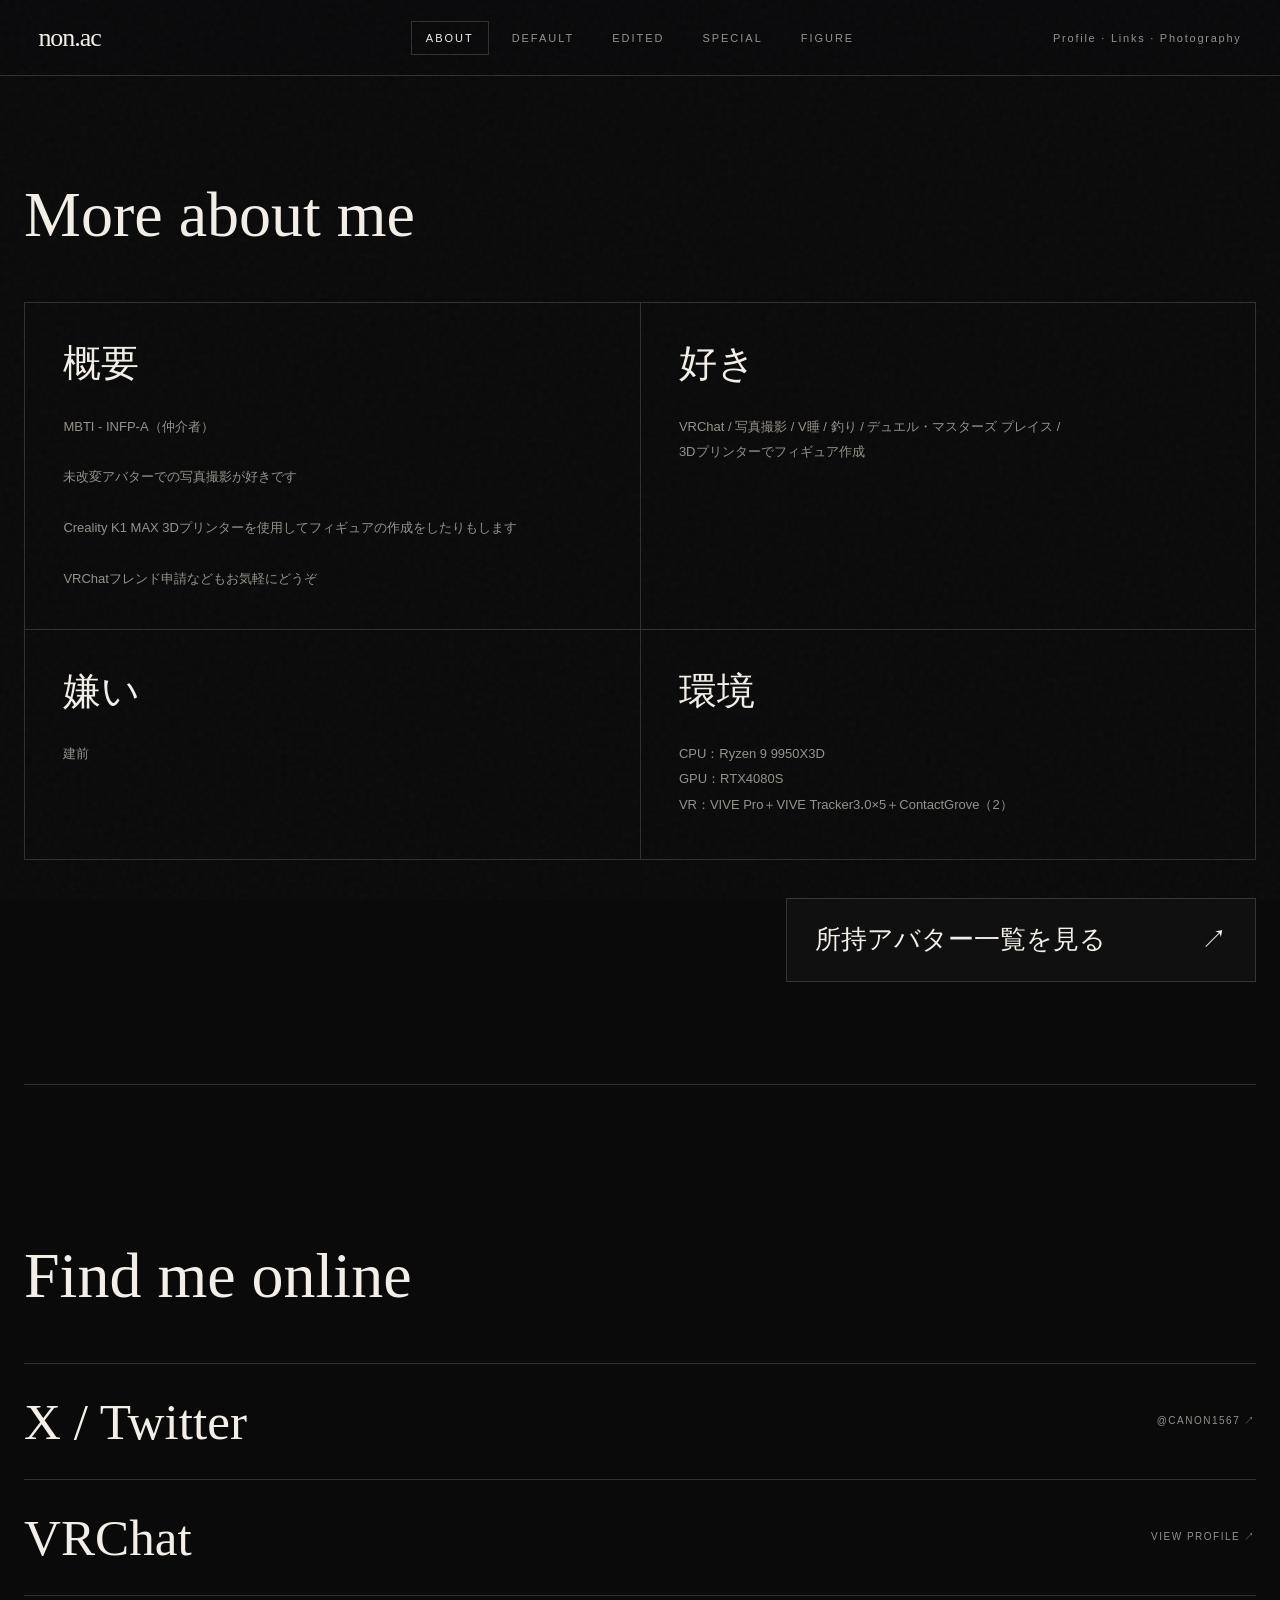
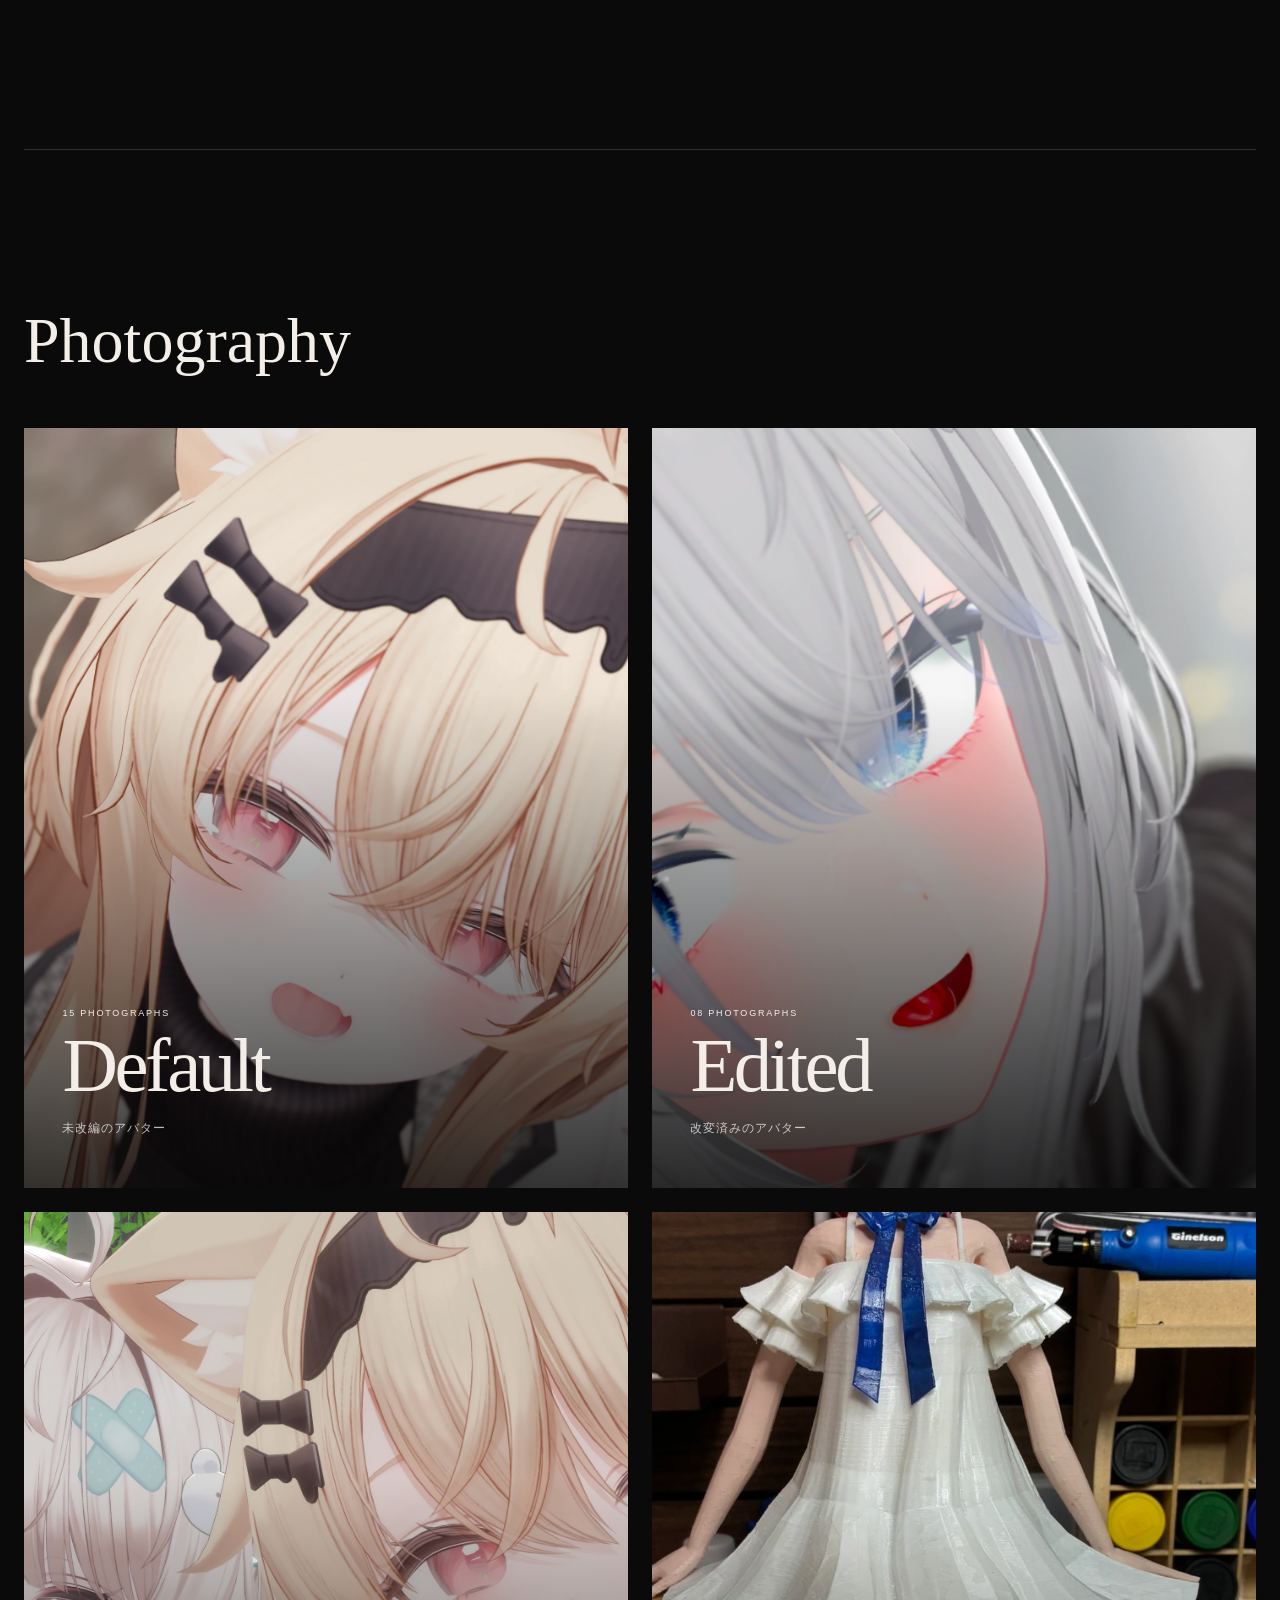
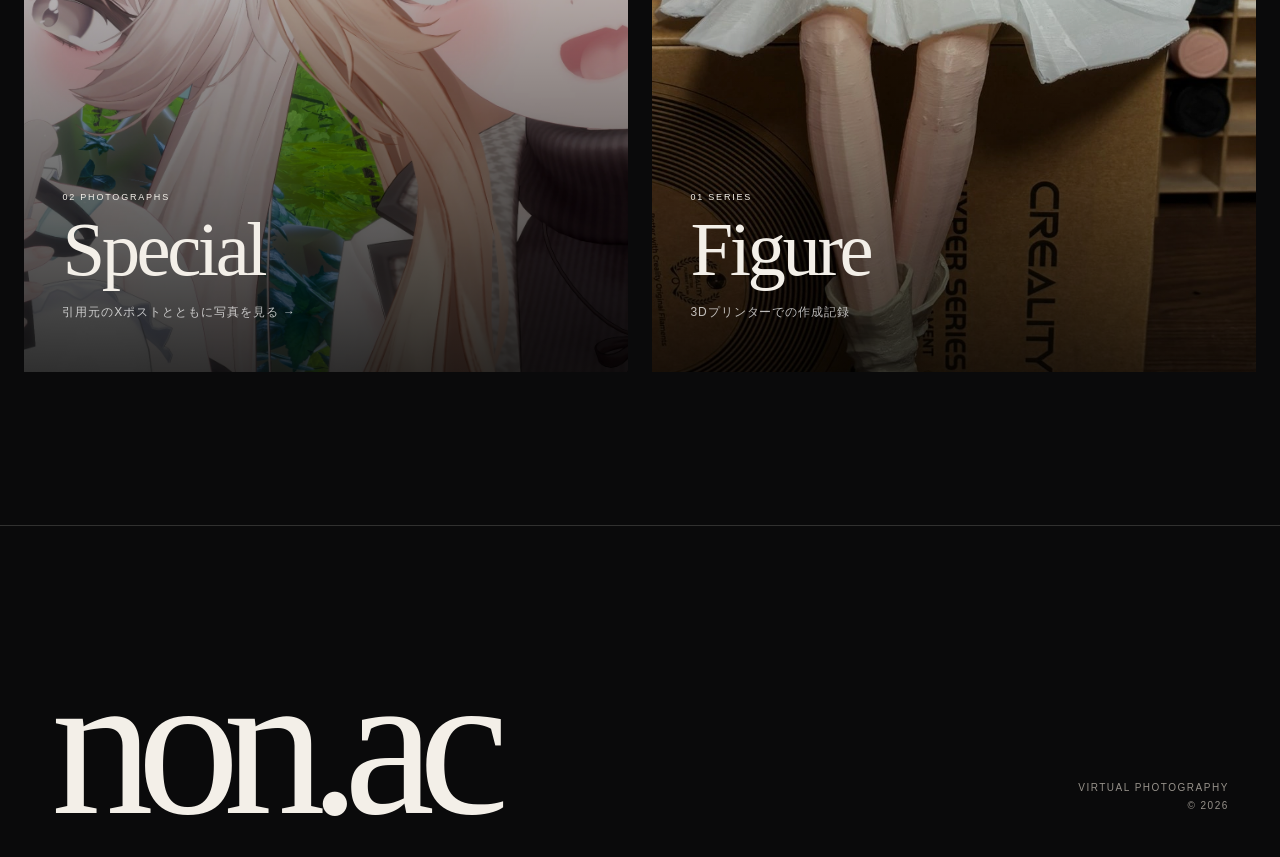
==== index.html @ ef29e135 "Simplify profile layout and show line breaks" ====
<!doctype html>
<html lang="ja">
<head>
  <meta charset="utf-8">
  <meta name="viewport" content="width=device-width,initial-scale=1">
  <meta name="theme-color" content="#0a0a0b">
  <meta name="description" content="non.ac — profile and VRChat photography portfolio.">
  <title>About — non.ac</title>
  <link rel="stylesheet" href="styles.css">
  <link rel="stylesheet" href="about.css">
  <link rel="stylesheet" href="about-avatars.css">
  <link rel="stylesheet" href="about-profile.css?v=20260924-intro">
  <link rel="stylesheet" href="site-additions.css">
</head>
<body>
  <header class="site-header">
    <a class="brand" href="index.html">non.ac</a>
    <nav class="primary-nav" aria-label="Site navigation"><a href="index.html" aria-current="page">About</a><a href="default.html">Default</a><a href="edited.html">Edited</a><a href="special.html">Special</a><a href="figure.html">Figure</a></nav>
    <span class="header-count">Profile · Links · Photography</span>
  </header>
  <main class="about-main">
    <section class="profile-details-section" aria-labelledby="profile-details-title">
      <div class="section-head"><h1 id="profile-details-title">More about me</h1></div>
      <p class="about-lead" data-profile-lead hidden></p>
      <dl class="profile-facts" data-profile-facts>
        <div><dt>概要</dt><dd>VRChatで撮影した写真と、アバターの記録をまとめています。詳しい自己紹介は後ほど追加します。</dd></div>
        <div><dt>好き</dt><dd>後ほど追加します。</dd></div>
        <div><dt>嫌い</dt><dd>後ほど追加します。</dd></div>
        <div><dt>活動</dt><dd>VRChat / 写真撮影</dd></div>
      </dl>
      <a class="avatar-directory-link" href="avatars.html"><strong>所持アバター一覧を見る <span aria-hidden="true">↗</span></strong></a>
    </section>
    <section class="links-section" aria-labelledby="links-title">
      <div class="section-head"><h2 id="links-title">Find me online</h2></div>
      <div class="social-links">
        <a class="social-link" href="https://x.com/canon1567" target="_blank" rel="noopener noreferrer"><strong>X / Twitter</strong><span>@canon1567 ↗</span></a>
        <a class="social-link" href="https://vrchat.com/home/user/usr_bb87f1e8-d7ac-4976-abbd-b6aa2a187fdf" target="_blank" rel="noopener noreferrer"><strong>VRChat</strong><span>View profile ↗</span></a>
      </div>
    </section>
    <section class="collections-section" aria-labelledby="collections-title">
      <div class="section-head"><h2 id="collections-title">Photography</h2></div>
      <div class="collection-links">
        <a class="collection-card" href="default.html" data-collection-preview="default"><div class="collection-copy"><small>写真は準備中</small><h3>Default</h3><p>未改編のアバター</p></div></a>
        <a class="collection-card" href="edited.html" data-collection-preview="edited"><div class="collection-copy"><small>写真は準備中</small><h3>Edited</h3><p>改変済みのアバター</p></div></a>
        <a class="collection-card" href="special.html" data-collection-preview="special"><div class="collection-copy"><small>写真は準備中</small><h3>Special</h3><p>引用元のXポストとともに写真を見る →</p></div></a>
        <a class="collection-card" href="figure.html" data-collection-preview="figure"><div class="collection-copy"><small>写真は準備中</small><h3>Figure</h3><p>3Dプリンターでの作成記録</p></div></a>
      </div>
    </section>
  </main>
  <footer class="site-footer about-footer"><p class="footer-mark">non.ac</p><div class="footer-note">Virtual photography<br>© <span data-year></span></div></footer>
  <script src="app.js?v=20260924-profile"></script>
  <script src="profile.js?v=20260924-intro"></script>
</body>
</html>
---- styles.css ----
:root{color-scheme:dark;--bg:#0a0a0b;--panel:#111114;--ink:#f3efe8;--muted:#96918a;--line:rgba(243,239,232,.17);--accent:#ff765c;--max:1640px}*{box-sizing:border-box}html{scroll-behavior:smooth}body{margin:0;background:var(--bg);color:var(--ink);font-family:Inter,"Helvetica Neue","Noto Sans JP",sans-serif;-webkit-font-smoothing:antialiased}body::before{content:"";position:fixed;inset:0;pointer-events:none;opacity:.18;z-index:20;background-image:url("data:image/svg+xml,%3Csvg viewBox='0 0 180 180' xmlns='http://www.w3.org/2000/svg'%3E%3Cfilter id='n'%3E%3CfeTurbulence type='fractalNoise' baseFrequency='.9' numOctaves='3' stitchTiles='stitch'/%3E%3C/filter%3E%3Crect width='100%25' height='100%25' filter='url(%23n)' opacity='.16'/%3E%3C/svg%3E")}a{color:inherit}button{font:inherit}.site-header{position:sticky;top:0;z-index:10;display:grid;grid-template-columns:1fr auto 1fr;align-items:center;min-height:76px;padding:0 clamp(20px,3vw,56px);border-bottom:1px solid var(--line);background:rgba(10,10,11,.82);backdrop-filter:blur(18px)}.brand{font-family:Georgia,"Times New Roman",serif;font-size:26px;text-decoration:none;letter-spacing:-.04em}.primary-nav{display:flex;gap:8px}.primary-nav a{padding:10px 14px;border:1px solid transparent;color:var(--muted);font-size:11px;text-decoration:none;text-transform:uppercase;letter-spacing:.18em}.primary-nav a[aria-current="page"]{border-color:var(--line);color:var(--ink)}.header-count{justify-self:end;color:var(--muted);font-size:11px;letter-spacing:.16em}.intro{display:grid;grid-template-columns:minmax(0,1.5fr) minmax(260px,.5fr);gap:40px;align-items:end;width:min(var(--max),calc(100% - 48px));margin:0 auto;padding:clamp(80px,10vw,160px) 0 clamp(56px,8vw,110px)}.eyebrow{color:var(--accent);font-size:10px;font-weight:700;letter-spacing:.22em;text-transform:uppercase}.intro h1{margin:18px 0 0;max-width:1050px;font-family:Georgia,"Times New Roman",serif;font-size:clamp(62px,11vw,178px);font-weight:400;line-height:.78;letter-spacing:-.07em}.intro-copy{align-self:end;padding-bottom:10px}.intro-copy p{margin:0;color:var(--muted);font-size:13px;line-height:1.9}.intro-copy strong{display:block;margin-bottom:14px;color:var(--ink);font-size:12px;letter-spacing:.13em}.featured{width:min(var(--max),calc(100% - 48px));margin:0 auto clamp(110px,14vw,220px)}.featured-stage{position:relative;display:grid;place-items:center;min-height:min(88vh,1060px);overflow:hidden;background:#121214}.featured-stage::after{content:"FEATURED";position:absolute;right:20px;bottom:18px;color:rgba(255,255,255,.7);font-size:9px;letter-spacing:.25em}.featured-stage button{height:min(88vh,1060px);border:0;padding:0;background:transparent;cursor:zoom-in}.featured-stage img{display:block;width:auto;height:100%;max-width:100%;object-fit:contain}.featured-meta,figcaption{display:flex;justify-content:space-between;gap:24px;padding:16px 0;border-top:1px solid var(--line);font-size:11px;letter-spacing:.12em;text-transform:uppercase}.featured-meta span:last-child,figcaption span:last-child{color:var(--muted)}.gallery{width:min(var(--max),calc(100% - 48px));margin:0 auto}.gallery-head{display:flex;justify-content:space-between;align-items:baseline;margin-bottom:48px;padding-bottom:14px;border-bottom:1px solid var(--line)}.gallery-head h2{margin:0;font-family:Georgia,serif;font-size:clamp(30px,4vw,58px);font-weight:400}.gallery-head span{color:var(--muted);font-size:10px;letter-spacing:.16em;text-transform:uppercase}.works{display:grid;grid-template-columns:repeat(12,1fr);gap:clamp(36px,7vw,110px) 24px}figure{grid-column:span 6;margin:0}figure:nth-child(4n + 2){grid-column:8/span 5;margin-top:12vw}figure:nth-child(4n + 3){grid-column:1/span 5}.work-button{position:relative;display:block;width:100%;border:0;padding:0;overflow:hidden;background:var(--panel);cursor:zoom-in}.work-button::after{content:"VIEW";position:absolute;right:14px;bottom:14px;padding:8px 10px;background:rgba(10,10,11,.72);opacity:0;font-size:9px;letter-spacing:.2em;transition:opacity .25s ease}.work-button:hover::after{opacity:1}.work-button img{display:block;width:100%;height:auto;transition:transform .7s cubic-bezier(.2,.8,.2,1)}.work-button:hover img{transform:scale(1.015)}.site-footer{display:flex;justify-content:space-between;align-items:end;min-height:330px;margin-top:clamp(130px,18vw,280px);padding:40px clamp(24px,4vw,64px);border-top:1px solid var(--line)}.footer-mark{margin:0;font-family:Georgia,serif;font-size:clamp(72px,16vw,260px);line-height:.7;letter-spacing:-.08em}.footer-note{color:var(--muted);font-size:10px;line-height:1.8;letter-spacing:.15em;text-align:right;text-transform:uppercase}dialog{width:100vw;height:100vh;max-width:none;max-height:none;border:0;padding:26px;background:rgba(7,7,8,.96);color:var(--ink)}dialog::backdrop{background:#050506}.lightbox-inner{display:grid;place-items:center;height:calc(100vh - 92px)}.lightbox-img{display:block;max-width:100%;max-height:100%;object-fit:contain}.lightbox-title{position:fixed;left:28px;bottom:18px;margin:0;color:var(--muted);font-size:10px;letter-spacing:.15em;text-transform:uppercase}.lightbox-close{position:fixed;top:20px;right:22px;border:0;background:none;color:var(--ink);font-size:32px;cursor:pointer}@media(max-width:760px){.site-header{grid-template-columns:1fr auto;min-height:66px}.primary-nav{grid-row:2;grid-column:1/-1;justify-content:center;padding-bottom:10px}.header-count{display:none}.intro{grid-template-columns:1fr;width:calc(100% - 32px)}.intro h1{font-size:clamp(58px,22vw,94px)}.featured,.gallery{width:calc(100% - 32px)}.featured-stage{min-height:72vh}.featured-stage button{height:72vh}.works{display:block}figure,figure:nth-child(n){margin:0 0 64px}.gallery-head{margin-bottom:26px}.site-footer{min-height:250px}}@media(prefers-reduced-motion:reduce){*,*::before,*::after{scroll-behavior:auto!important;transition:none!important}}
---- about.css ----
.about-main{width:min(1440px,calc(100% - 48px));margin:0 auto}.about-hero{display:grid;grid-template-columns:1.35fr .65fr;gap:clamp(40px,8vw,130px);min-height:calc(100vh - 77px);align-items:center;padding:80px 0}.about-label,.section-number{color:var(--accent);font-size:10px;font-weight:700;letter-spacing:.22em;text-transform:uppercase}.about-title{margin:18px 0 32px;font-family:Georgia,"Times New Roman",serif;font-size:clamp(78px,15vw,230px);font-weight:400;line-height:.72;letter-spacing:-.075em}.about-lead{max-width:620px;margin:0;color:var(--muted);font-size:clamp(14px,1.2vw,18px);line-height:2}.about-lead strong{color:var(--ink);font-weight:500}.profile-placeholder{align-self:end;margin-bottom:12vh;padding:28px;border:1px solid var(--line)}.profile-placeholder span{display:block;margin-bottom:28px;color:var(--muted);font-size:10px;letter-spacing:.18em;text-transform:uppercase}.profile-placeholder p{margin:0;font-size:12px;line-height:2}.links-section,.collections-section{padding:clamp(100px,12vw,180px) 0;border-top:1px solid var(--line)}.section-head{display:grid;grid-template-columns:160px 1fr;align-items:baseline;margin-bottom:50px}.section-head h2{margin:0;font-family:Georgia,serif;font-size:clamp(38px,5vw,72px);font-weight:400}.social-links{margin-left:160px;border-top:1px solid var(--line)}.social-link{display:grid;grid-template-columns:1fr auto;align-items:center;padding:28px 0;border-bottom:1px solid var(--line);text-decoration:none}.social-link strong{font-family:Georgia,serif;font-size:clamp(28px,4vw,54px);font-weight:400}.social-link span{color:var(--muted);font-size:10px;letter-spacing:.15em;text-transform:uppercase}.social-link:hover span{color:var(--accent)}.collection-links{display:grid;grid-template-columns:1fr 1fr;gap:24px}.collection-card{position:relative;display:block;min-height:min(64vw,760px);overflow:hidden;background:#111;text-decoration:none}.collection-card img{position:absolute;inset:0;width:100%;height:100%;object-fit:cover;transition:transform .8s cubic-bezier(.2,.8,.2,1),filter .4s ease}.collection-card::after{content:"";position:absolute;inset:0;background:linear-gradient(180deg,transparent 35%,rgba(0,0,0,.78))}.collection-card:hover img{transform:scale(1.02);filter:saturate(1.08)}.collection-copy{position:absolute;z-index:1;left:clamp(22px,3vw,46px);right:clamp(22px,3vw,46px);bottom:clamp(24px,4vw,58px)}.collection-copy small{display:block;margin-bottom:14px;font-size:9px;letter-spacing:.2em;text-transform:uppercase}.collection-copy h3{margin:0;font-family:Georgia,serif;font-size:clamp(42px,6vw,92px);font-weight:400;line-height:.88;letter-spacing:-.045em}.collection-copy p{margin:20px 0 0;color:rgba(255,255,255,.72);font-size:12px;letter-spacing:.08em}.about-footer{margin-top:0}@media(max-width:760px){.about-main{width:calc(100% - 32px)}.about-hero{grid-template-columns:1fr;min-height:auto;padding:90px 0}.about-title{font-size:clamp(76px,27vw,120px)}.profile-placeholder{margin:20px 0 0}.section-head{grid-template-columns:1fr;gap:18px}.social-links{margin-left:0}.collection-links{grid-template-columns:1fr}.collection-card{min-height:120vw}.social-link strong{font-size:32px}}
---- about-avatars.css ----
.avatar-directory-link{display:grid;gap:10px;width:min(100%,470px);margin-top:46px;padding:24px 28px;border:1px solid var(--line);background:rgba(255,255,255,.025);text-decoration:none;transition:border-color .2s ease,background .2s ease}
.avatar-directory-link strong{display:flex;justify-content:space-between;gap:20px;font:400 clamp(19px,2vw,26px)/1.3 Georgia,"Noto Sans JP",serif}
.avatar-directory-link:hover{border-color:var(--accent);background:rgba(255,118,92,.06)}
.avatar-directory-link:focus-visible{outline:2px solid var(--accent);outline-offset:4px}
---- about-profile.css ----
.profile-details-section{padding:clamp(64px,8vw,120px) 0}
.section-head{grid-template-columns:1fr}
.section-head h1{margin:0;font:400 clamp(38px,5vw,72px)/1.15 Georgia,serif}
.social-links{margin-left:0}
.about-lead{max-width:900px;margin:0 0 50px;white-space:pre-wrap}
.profile-details-section .avatar-directory-link{margin:38px 0 0 auto}
.profile-facts{display:grid;grid-template-columns:repeat(2,minmax(0,1fr));margin:0;border-top:1px solid var(--line);border-left:1px solid var(--line)}
.profile-facts>div{min-height:230px;padding:clamp(24px,3vw,44px);border-right:1px solid var(--line);border-bottom:1px solid var(--line)}
.profile-facts dt{display:grid;gap:14px;margin-bottom:28px;font:400 clamp(26px,3vw,42px)/1.15 Georgia,"Noto Sans JP",serif}
.profile-facts dt span{color:var(--accent);font:700 10px/1.2 Inter,sans-serif;letter-spacing:.2em;text-transform:uppercase}
.profile-facts dd{max-width:500px;margin:0;color:var(--muted);font-size:13px;line-height:1.95;white-space:pre-wrap}
@media(max-width:760px){.profile-facts{grid-template-columns:1fr}.profile-facts>div{min-height:0;padding:28px 22px}.profile-facts dt{margin-bottom:20px}}
---- site-additions.css ----
@media(max-width:850px){.primary-nav{flex-wrap:wrap;justify-content:center}.primary-nav a{padding:8px 9px;font-size:10px}}
@media(max-width:760px){.primary-nav{max-width:100%;gap:2px}.site-header{padding:8px 12px}}
.special-gallery,.figure-gallery{width:min(var(--max),calc(100% - 48px));margin:0 auto}
.special-entry,.figure-entry{padding:38px 0 100px;border-top:1px solid var(--line)}
.special-entry-head,.figure-entry-head{display:flex;align-items:baseline;justify-content:space-between;gap:24px;margin-bottom:32px}
.special-entry h2,.figure-entry h2{margin:0;font:400 clamp(34px,5vw,70px)/1.05 Georgia,serif;letter-spacing:-.045em}
.entry-index{color:var(--accent);font-size:11px;letter-spacing:.18em}
.special-entry-body{display:grid;grid-template-columns:minmax(0,1.4fr) minmax(290px,.6fr);gap:clamp(24px,4vw,68px);align-items:start}
.special-photo-grid{display:grid;grid-template-columns:repeat(2,minmax(0,1fr));gap:8px}
.special-photo-grid[data-count="1"]{grid-template-columns:1fr}
.special-photo{display:block;width:100%;border:0;padding:0;background:#111;cursor:zoom-in}
.special-photo img{display:block;width:100%;aspect-ratio:4/3;height:auto;object-fit:cover}
.special-photo-grid[data-count="1"] .special-photo img{max-height:900px;aspect-ratio:auto;object-fit:contain}
.special-source{padding:20px;border:1px solid var(--line);background:var(--panel)}
.special-source-label{display:block;margin-bottom:20px;color:var(--accent);font-size:10px;letter-spacing:.2em;text-transform:uppercase}
.special-source blockquote{margin:0!important;max-width:100%!important}
.special-source-link{display:inline-block;margin-top:24px;color:var(--ink);font-size:12px;text-decoration:underline;text-decoration-color:var(--accent);text-underline-offset:5px}
.entry-tags{display:flex;flex-wrap:wrap;gap:10px;margin-top:20px;color:var(--muted);font-size:10px}
.figure-cover{position:relative;display:grid;grid-template-columns:2fr 1fr;grid-template-rows:repeat(2,minmax(0,1fr));gap:8px;width:100%;height:min(64vw,720px);border:0;padding:0;background:var(--panel);cursor:zoom-in}
.figure-cover img{display:block;width:100%;height:100%;min-height:0;object-fit:cover}
.figure-cover img:first-child{grid-row:1/3}
.figure-cover img:only-of-type{grid-column:1/-1}
.figure-cover img:nth-of-type(2):last-of-type{grid-row:1/3}
.figure-cover span{position:absolute;right:18px;bottom:18px;padding:9px 12px;background:rgba(0,0,0,.75);font-size:11px;letter-spacing:.1em}
#figure-viewer,#special-viewer{width:100vw;height:100vh;max-width:none;max-height:none;border:0;padding:0;background:rgba(7,7,8,.97);color:var(--ink)}
.figure-viewer-body{display:grid;grid-template-columns:64px minmax(0,1fr) 64px;align-items:center;gap:12px;height:calc(100% - 72px);padding:72px 16px 10px}
.figure-viewer-body img{display:block;max-width:min(100%,86vw,1440px);max-height:78vh;margin:auto;object-fit:contain}
.figure-step{border:0;background:transparent;color:var(--ink);font-size:44px;cursor:pointer}
.figure-step:disabled{opacity:.2;cursor:default}
.figure-viewer-caption{margin:0;color:var(--muted);font-size:12px;letter-spacing:.1em;text-align:center}
@media(max-width:850px){.special-entry-body{grid-template-columns:1fr}.figure-cover{height:min(90vw,620px)}}
@media(max-width:760px){.special-gallery,.figure-gallery{width:calc(100% - 32px)}.special-entry,.figure-entry{padding-bottom:72px}.special-entry-head,.figure-entry-head{align-items:start;flex-direction:column}.figure-cover{height:70vw}.figure-viewer-body{grid-template-columns:38px minmax(0,1fr) 38px;gap:2px;padding:66px 8px 0}.figure-step{font-size:34px}}
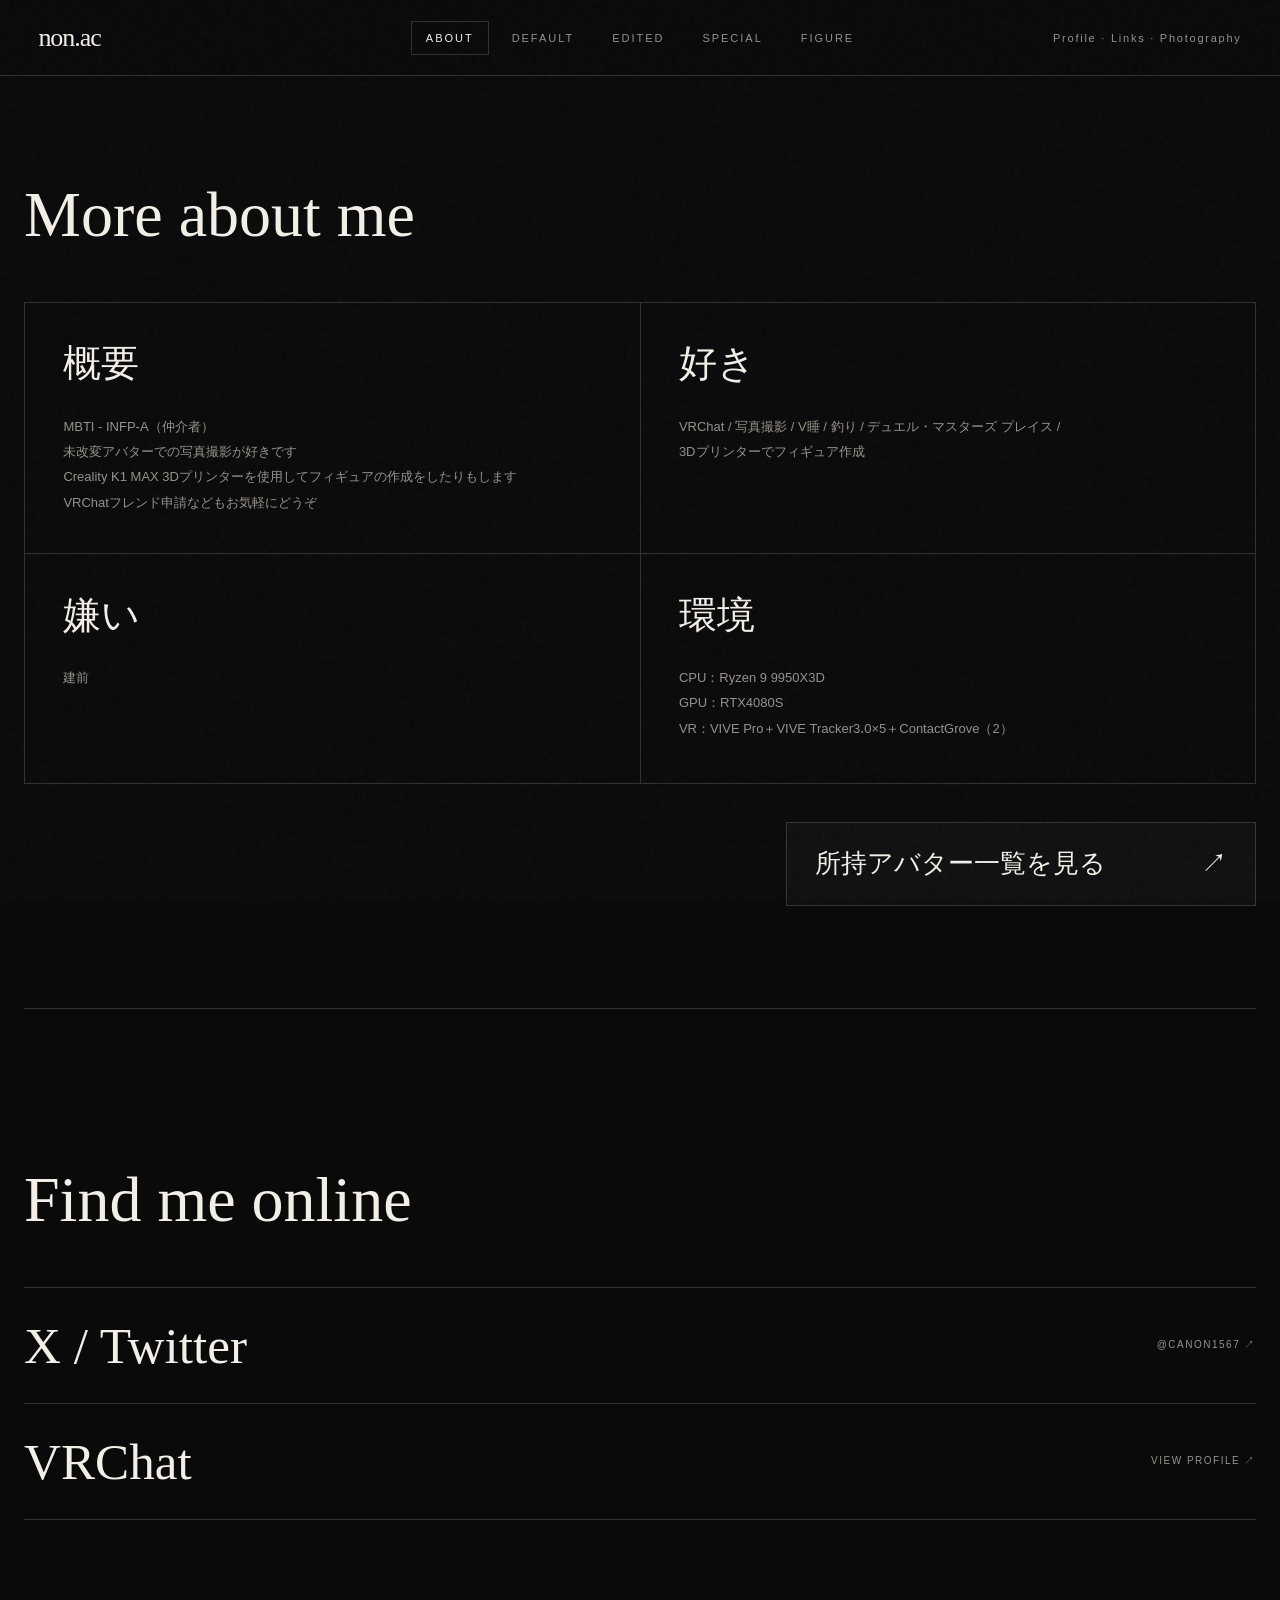
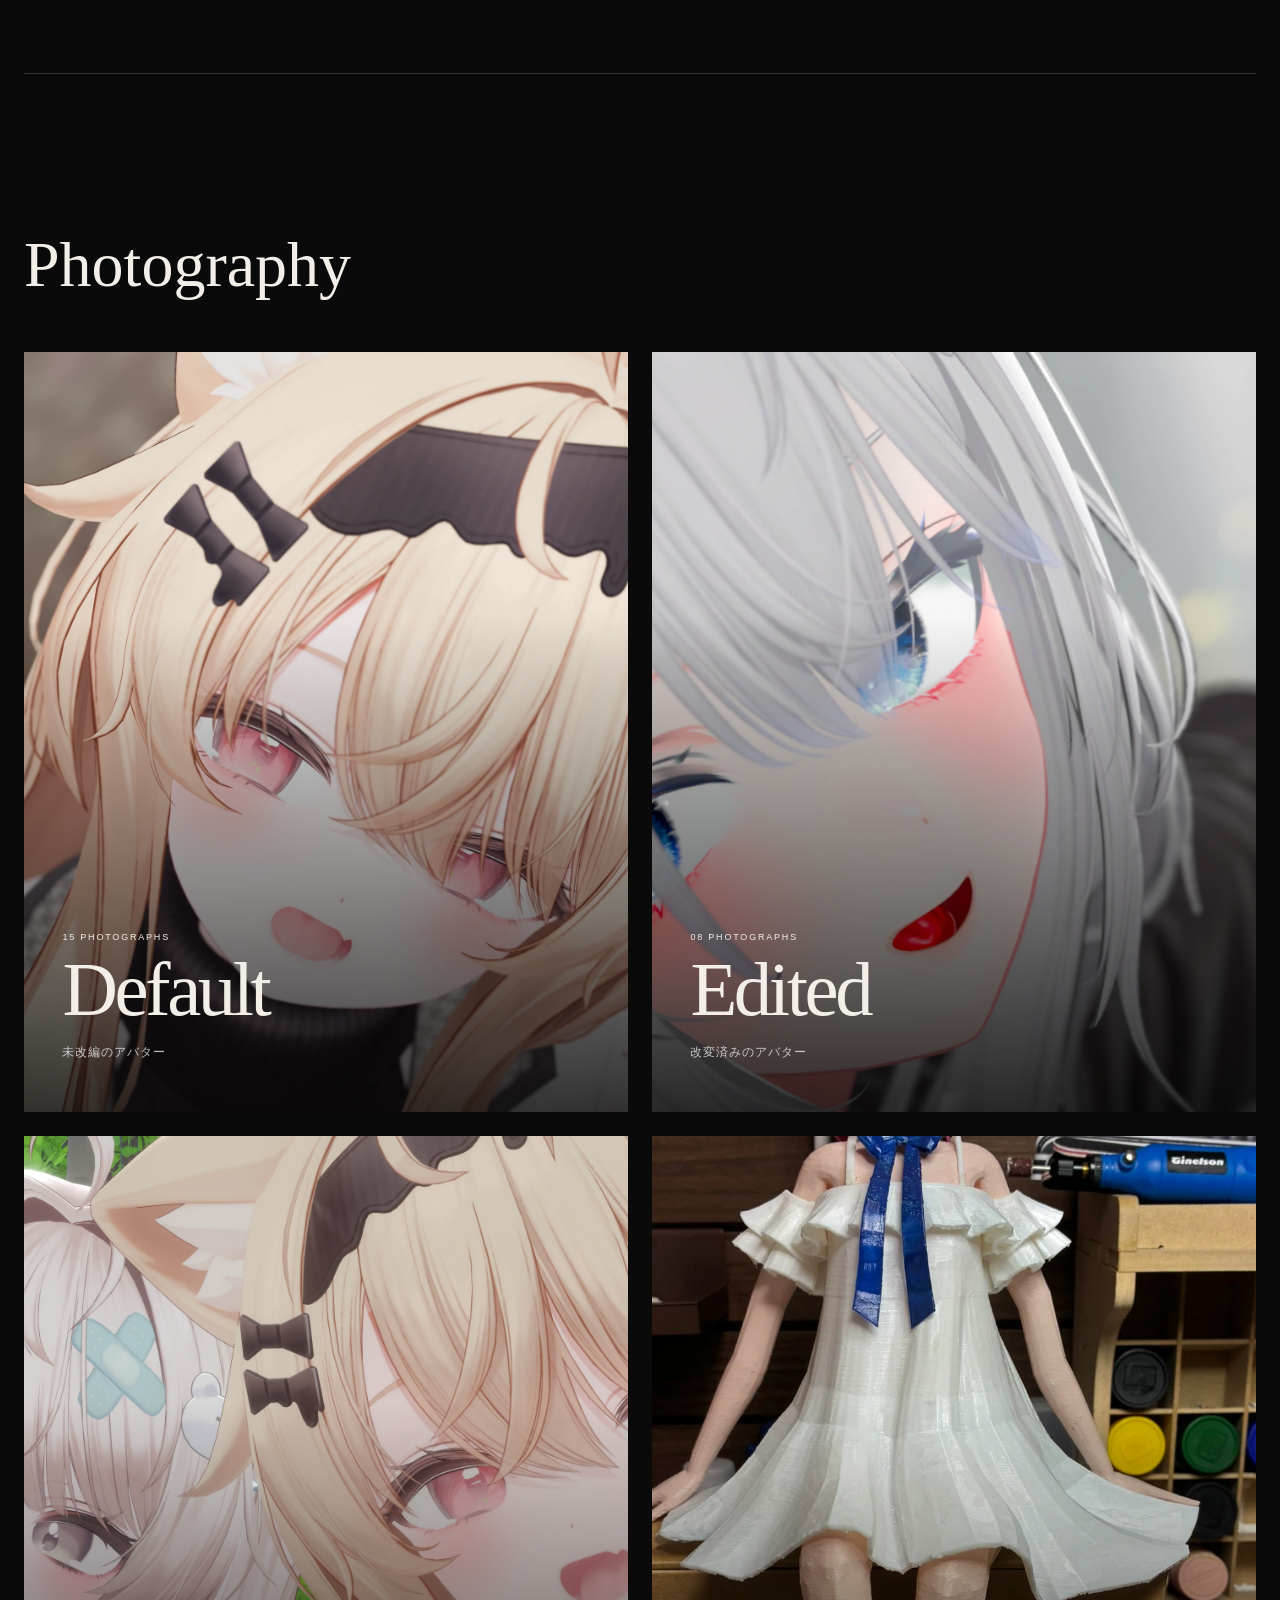
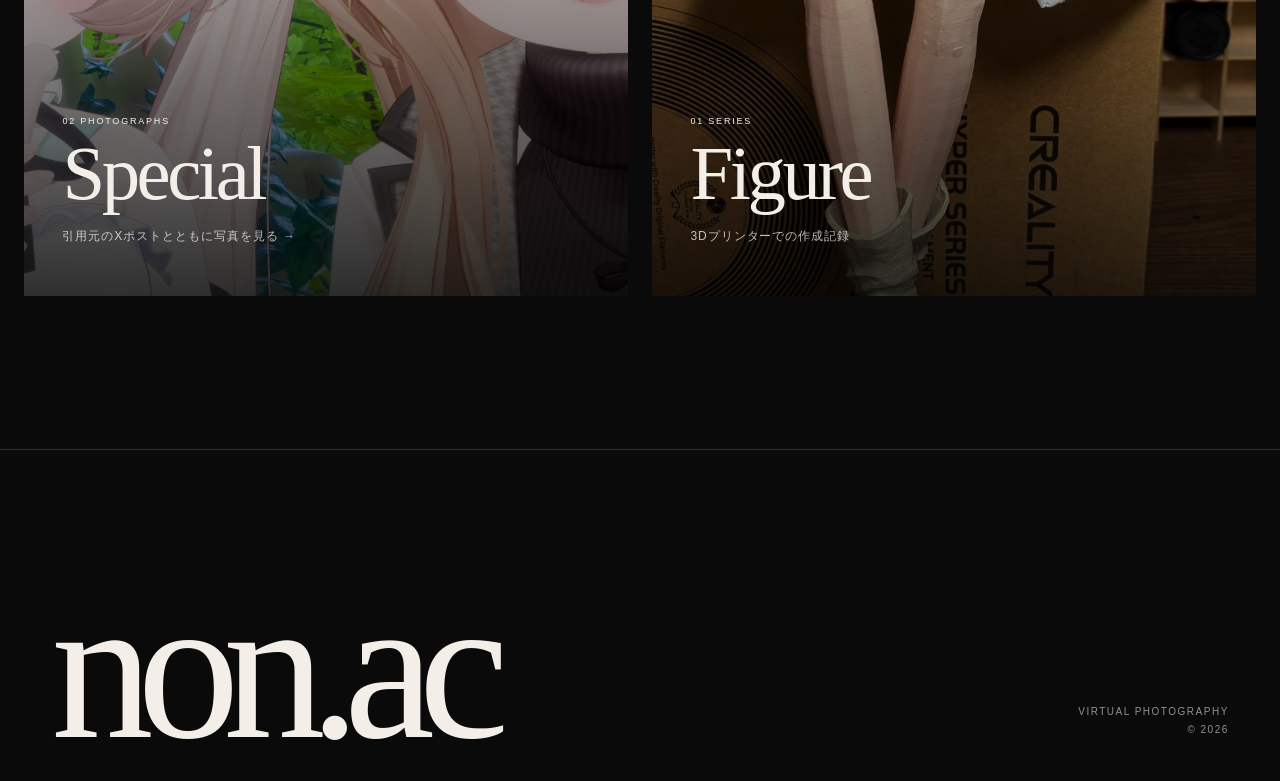
==== commit 174e56f2: "Normalize profile line breaks" ====
--- a/index.html
+++ b/index.html
@@ -49,6 +49,6 @@
   </main>
   <footer class="site-footer about-footer"><p class="footer-mark">non.ac</p><div class="footer-note">Virtual photography<br>© <span data-year></span></div></footer>
   <script src="app.js?v=20260924-profile"></script>
-  <script src="profile.js?v=20260924-intro"></script>
+  <script src="profile.js?v=20260924-intro2"></script>
 </body>
 </html>
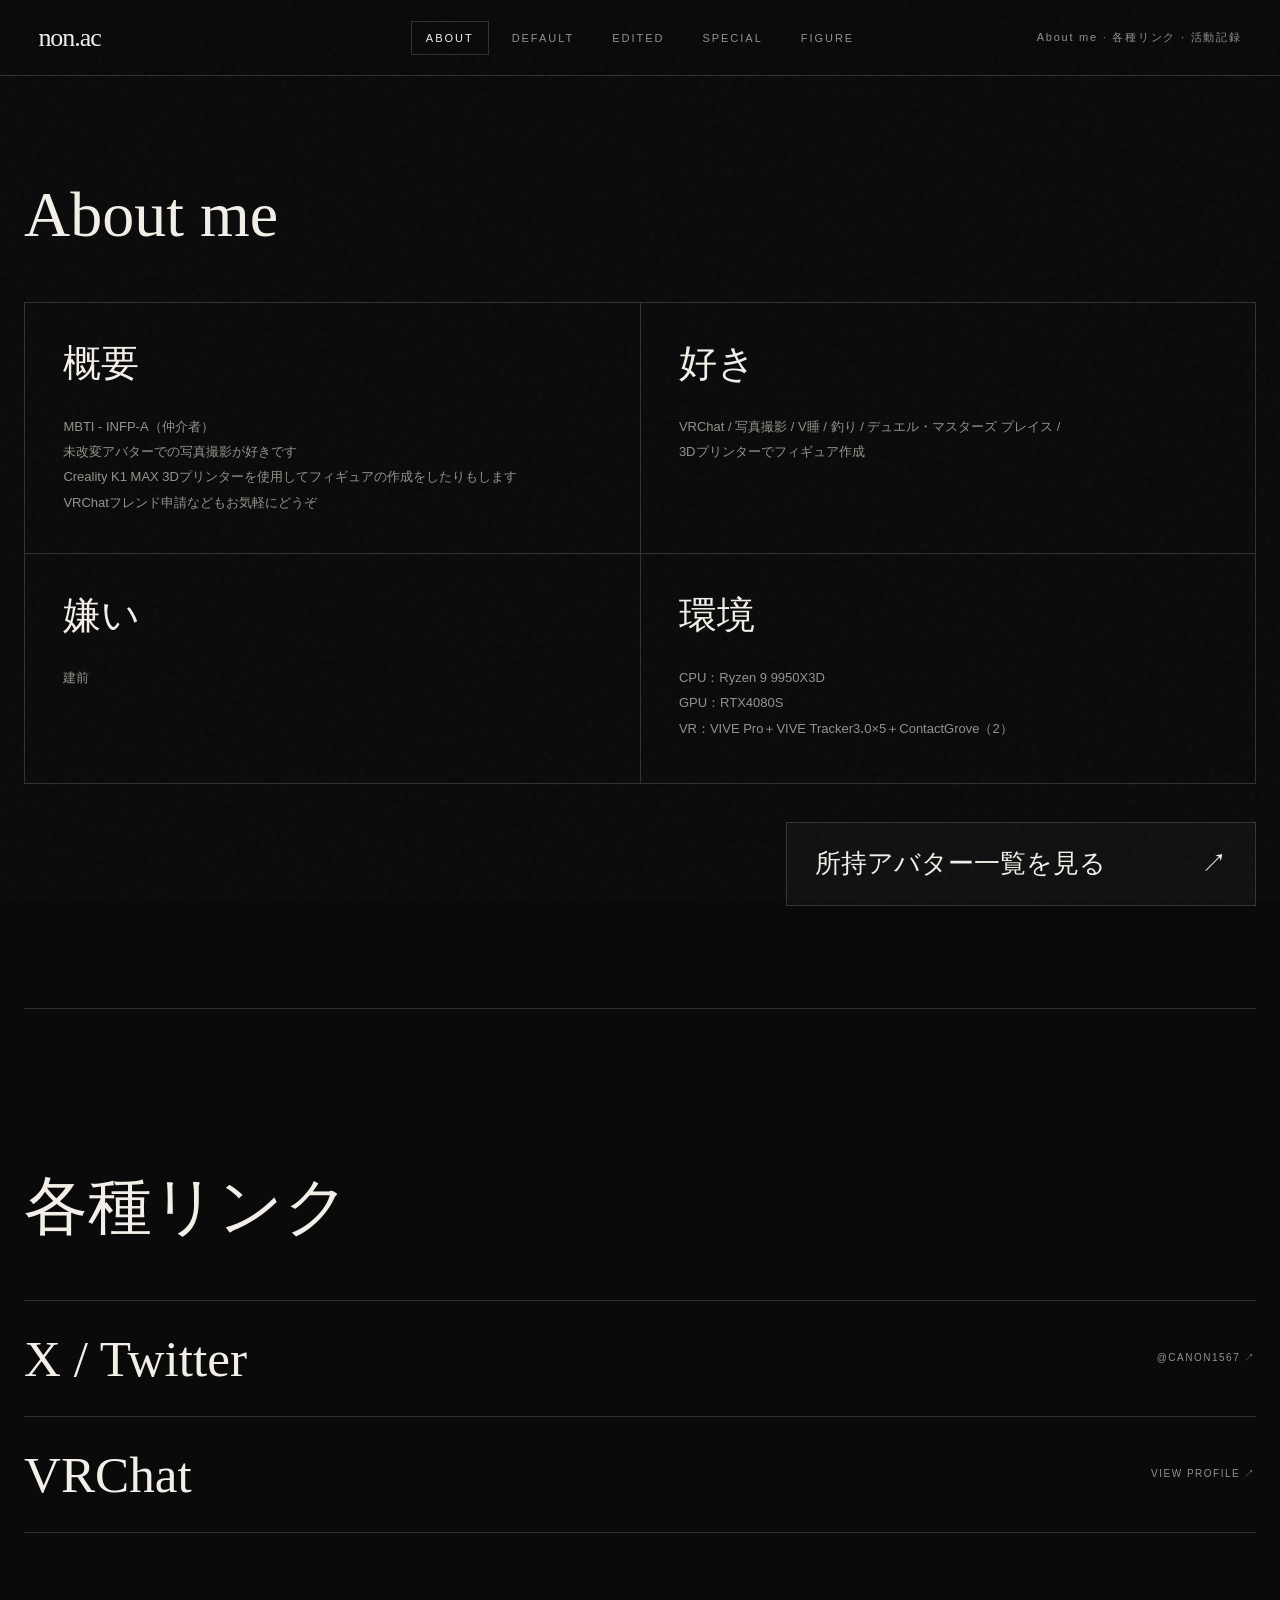
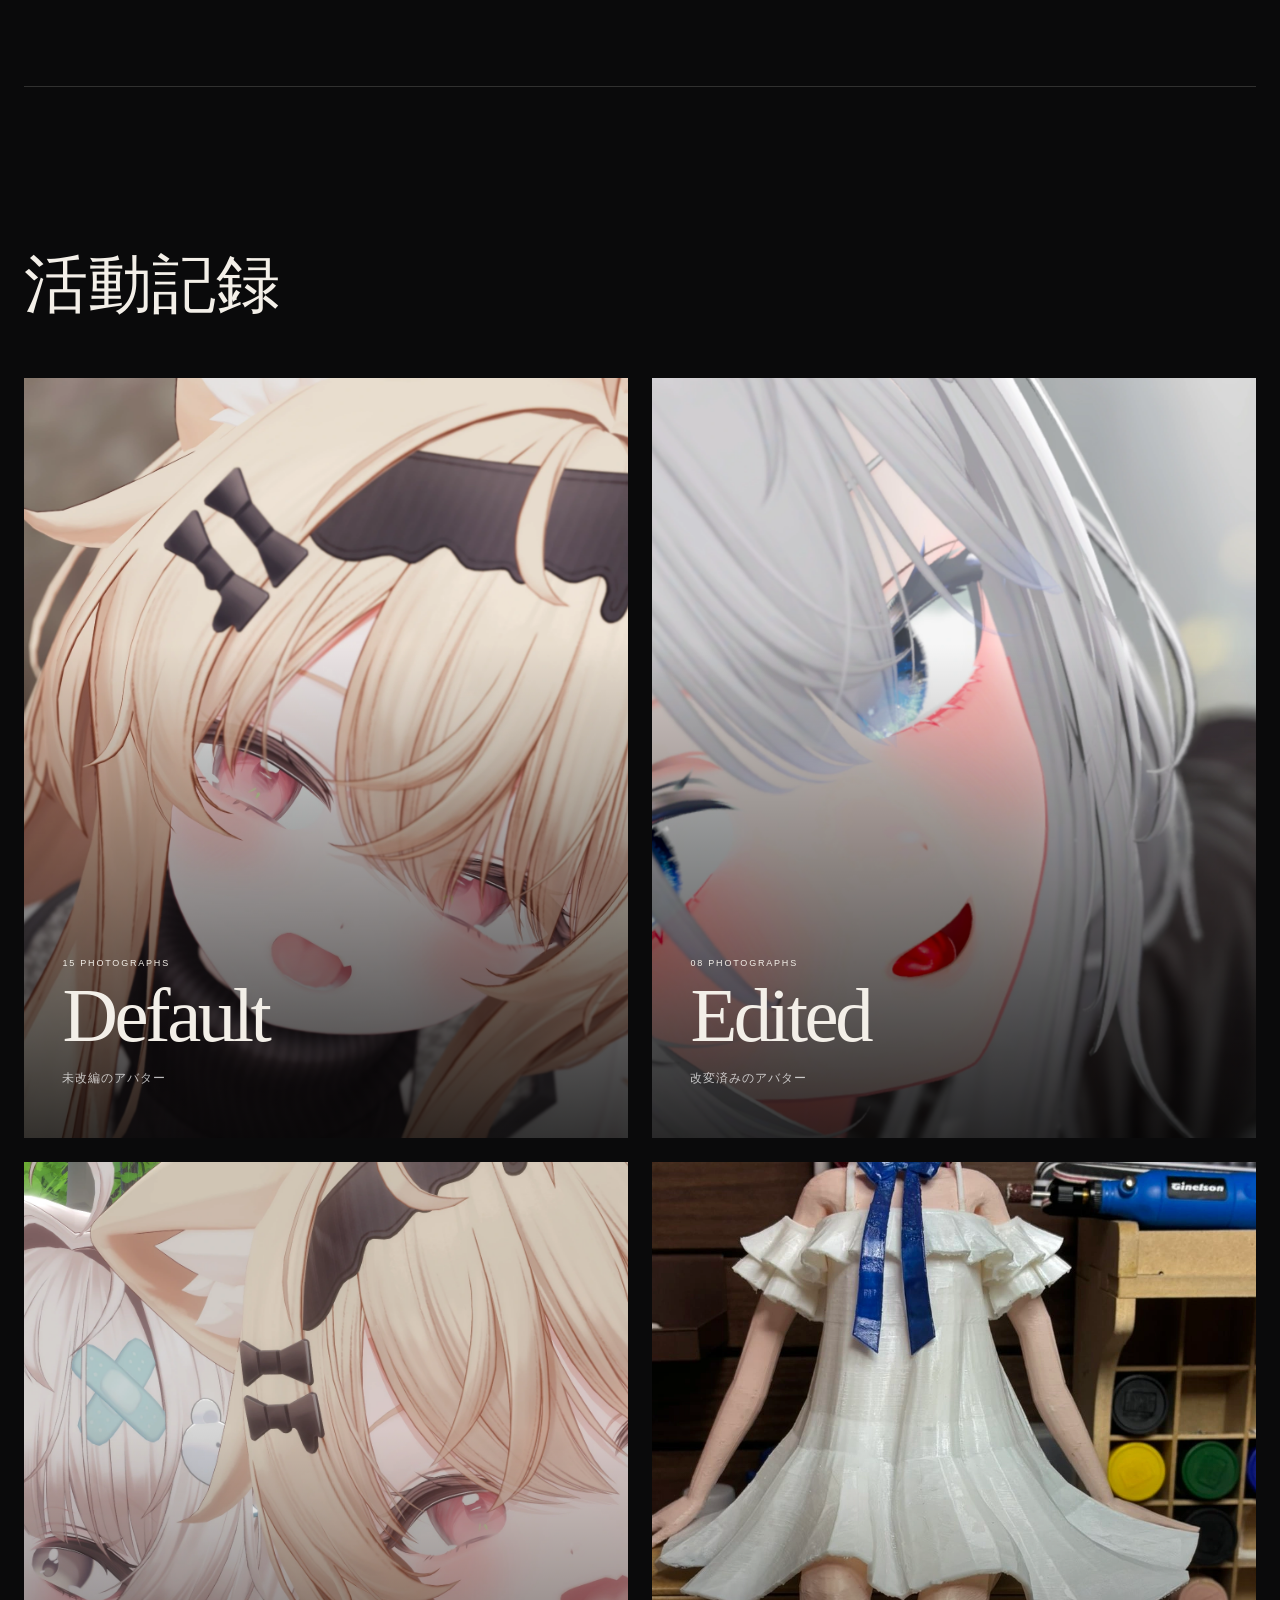
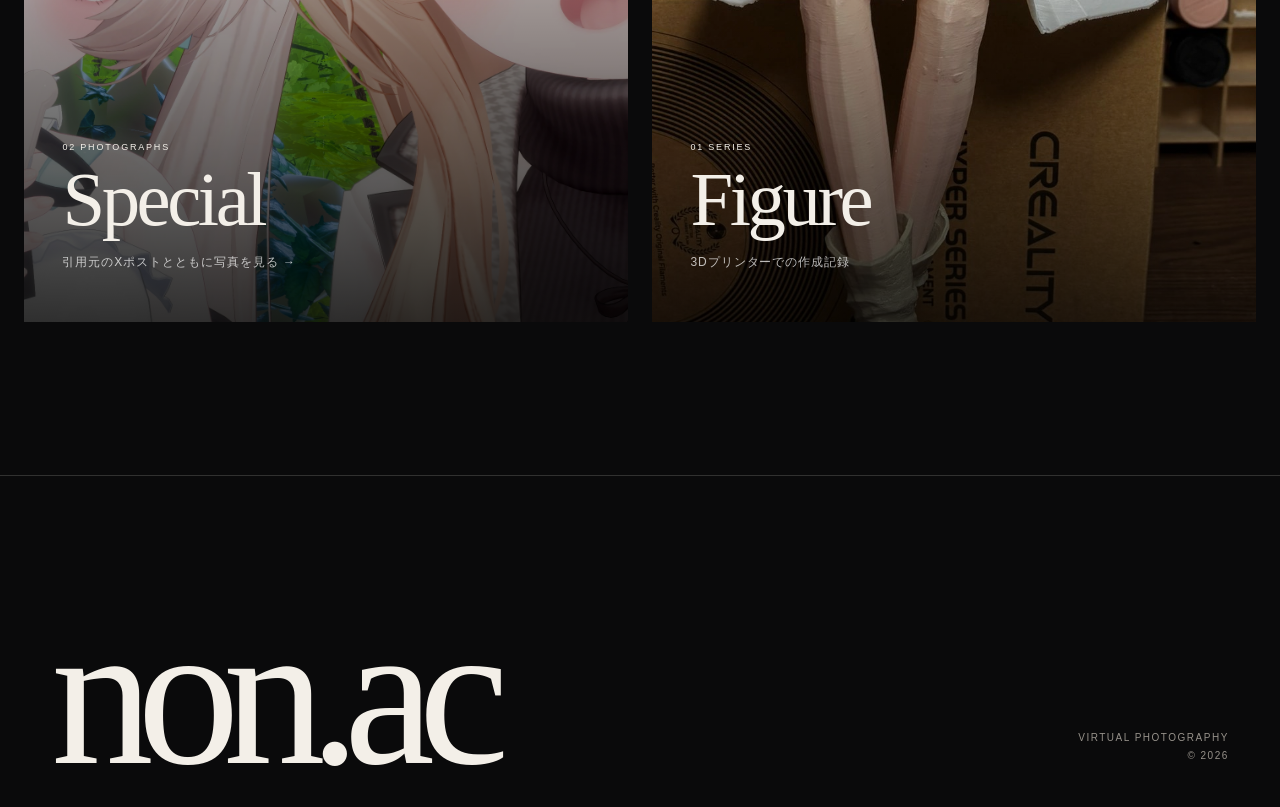
==== commit ccd107c6: "Rename About section headings" ====
--- a/index.html
+++ b/index.html
@@ -16,11 +16,11 @@
   <header class="site-header">
     <a class="brand" href="index.html">non.ac</a>
     <nav class="primary-nav" aria-label="Site navigation"><a href="index.html" aria-current="page">About</a><a href="default.html">Default</a><a href="edited.html">Edited</a><a href="special.html">Special</a><a href="figure.html">Figure</a></nav>
-    <span class="header-count">Profile · Links · Photography</span>
+    <span class="header-count">About me · 各種リンク · 活動記録</span>
   </header>
   <main class="about-main">
     <section class="profile-details-section" aria-labelledby="profile-details-title">
-      <div class="section-head"><h1 id="profile-details-title">More about me</h1></div>
+      <div class="section-head"><h1 id="profile-details-title">About me</h1></div>
       <p class="about-lead" data-profile-lead hidden></p>
       <dl class="profile-facts" data-profile-facts>
         <div><dt>概要</dt><dd>VRChatで撮影した写真と、アバターの記録をまとめています。詳しい自己紹介は後ほど追加します。</dd></div>
@@ -31,14 +31,14 @@
       <a class="avatar-directory-link" href="avatars.html"><strong>所持アバター一覧を見る <span aria-hidden="true">↗</span></strong></a>
     </section>
     <section class="links-section" aria-labelledby="links-title">
-      <div class="section-head"><h2 id="links-title">Find me online</h2></div>
+      <div class="section-head"><h2 id="links-title">各種リンク</h2></div>
       <div class="social-links">
         <a class="social-link" href="https://x.com/canon1567" target="_blank" rel="noopener noreferrer"><strong>X / Twitter</strong><span>@canon1567 ↗</span></a>
         <a class="social-link" href="https://vrchat.com/home/user/usr_bb87f1e8-d7ac-4976-abbd-b6aa2a187fdf" target="_blank" rel="noopener noreferrer"><strong>VRChat</strong><span>View profile ↗</span></a>
       </div>
     </section>
     <section class="collections-section" aria-labelledby="collections-title">
-      <div class="section-head"><h2 id="collections-title">Photography</h2></div>
+      <div class="section-head"><h2 id="collections-title">活動記録</h2></div>
       <div class="collection-links">
         <a class="collection-card" href="default.html" data-collection-preview="default"><div class="collection-copy"><small>写真は準備中</small><h3>Default</h3><p>未改編のアバター</p></div></a>
         <a class="collection-card" href="edited.html" data-collection-preview="edited"><div class="collection-copy"><small>写真は準備中</small><h3>Edited</h3><p>改変済みのアバター</p></div></a>
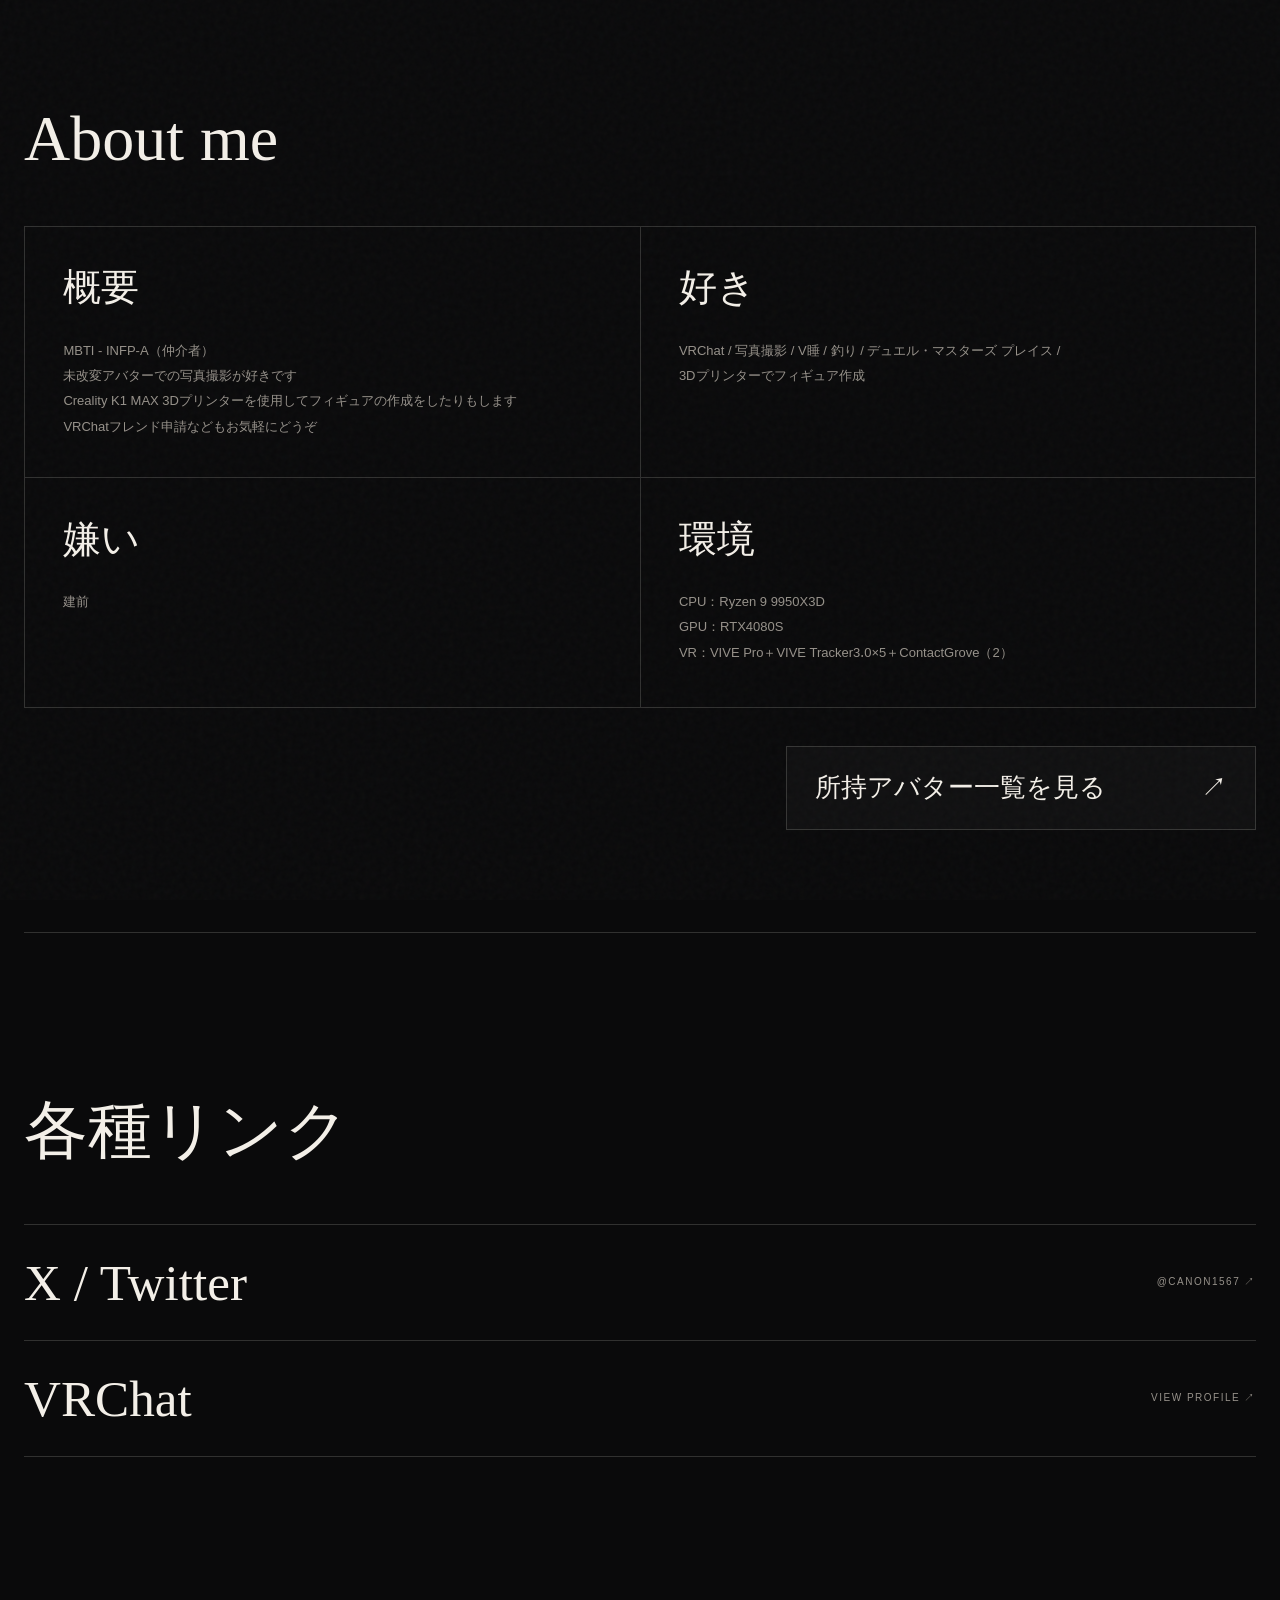
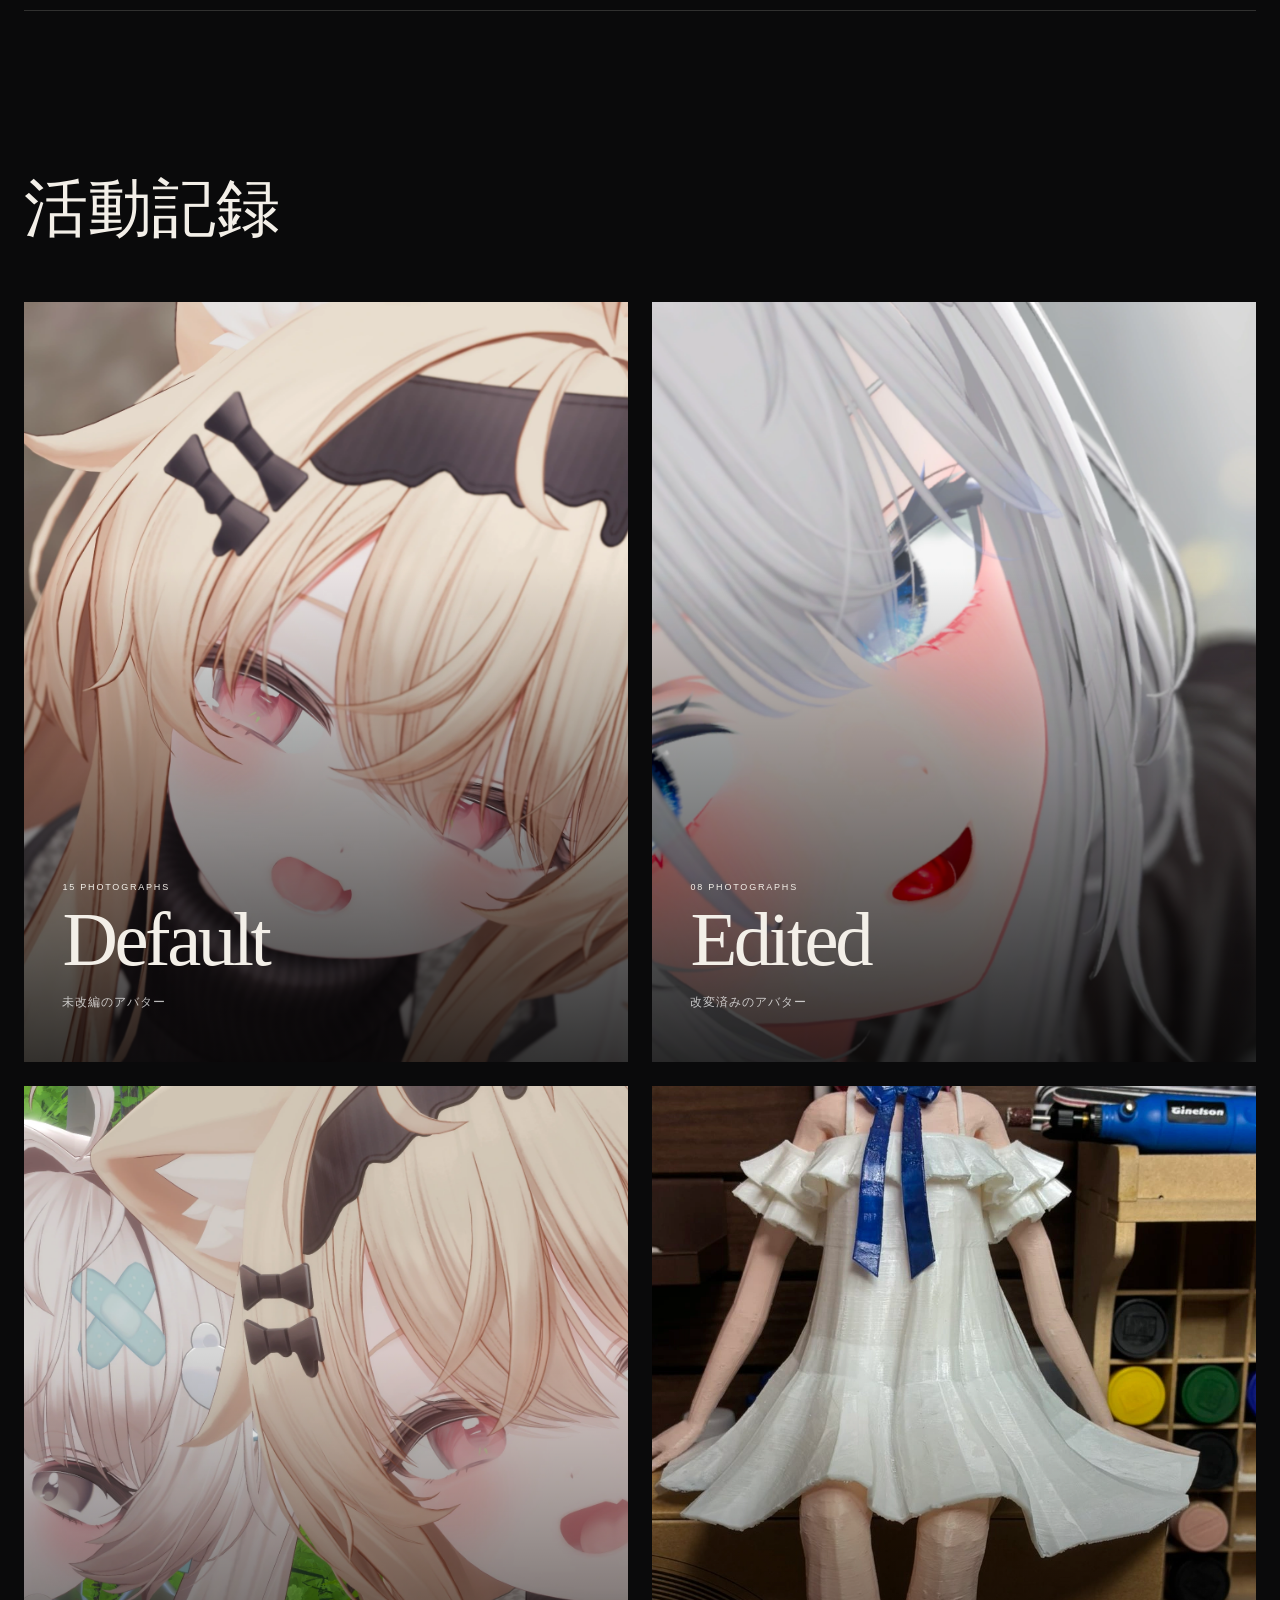
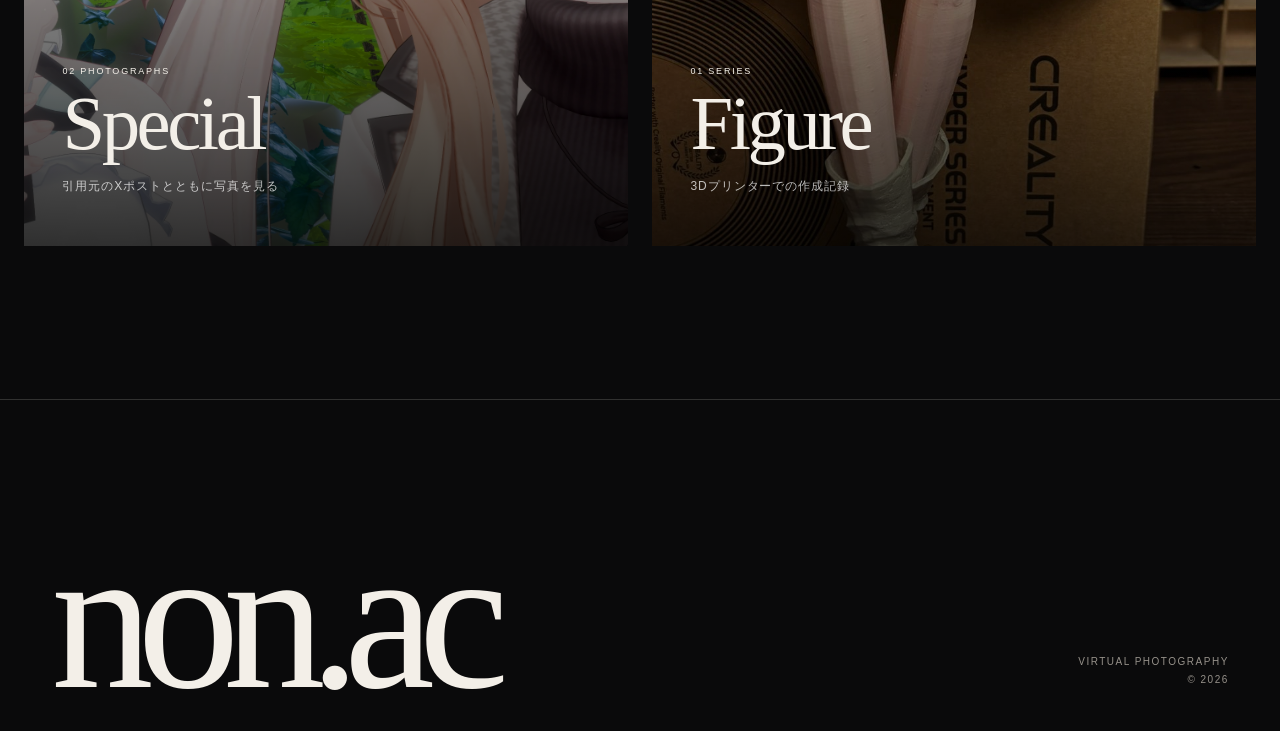
==== commit 4277ae6c: "Replace site menu with About back links" ====
--- a/index.html
+++ b/index.html
@@ -10,14 +10,9 @@
   <link rel="stylesheet" href="about.css">
   <link rel="stylesheet" href="about-avatars.css">
   <link rel="stylesheet" href="about-profile.css?v=20260924-intro">
-  <link rel="stylesheet" href="site-additions.css">
+  <link rel="stylesheet" href="site-additions.css?v=20260925-nav">
 </head>
 <body>
-  <header class="site-header">
-    <a class="brand" href="index.html">non.ac</a>
-    <nav class="primary-nav" aria-label="Site navigation"><a href="index.html" aria-current="page">About</a><a href="default.html">Default</a><a href="edited.html">Edited</a><a href="special.html">Special</a><a href="figure.html">Figure</a></nav>
-    <span class="header-count">About me · 各種リンク · 活動記録</span>
-  </header>
   <main class="about-main">
     <section class="profile-details-section" aria-labelledby="profile-details-title">
       <div class="section-head"><h1 id="profile-details-title">About me</h1></div>
@@ -42,7 +37,7 @@
       <div class="collection-links">
         <a class="collection-card" href="default.html" data-collection-preview="default"><div class="collection-copy"><small>写真は準備中</small><h3>Default</h3><p>未改編のアバター</p></div></a>
         <a class="collection-card" href="edited.html" data-collection-preview="edited"><div class="collection-copy"><small>写真は準備中</small><h3>Edited</h3><p>改変済みのアバター</p></div></a>
-        <a class="collection-card" href="special.html" data-collection-preview="special"><div class="collection-copy"><small>写真は準備中</small><h3>Special</h3><p>引用元のXポストとともに写真を見る →</p></div></a>
+        <a class="collection-card" href="special.html" data-collection-preview="special"><div class="collection-copy"><small>写真は準備中</small><h3>Special</h3><p>引用元のXポストとともに写真を見る</p></div></a>
         <a class="collection-card" href="figure.html" data-collection-preview="figure"><div class="collection-copy"><small>写真は準備中</small><h3>Figure</h3><p>3Dプリンターでの作成記録</p></div></a>
       </div>
     </section>
--- a/site-additions.css
+++ b/site-additions.css
@@ -30,3 +30,14 @@
 .figure-viewer-caption{margin:0;color:var(--muted);font-size:12px;letter-spacing:.1em;text-align:center}
 @media(max-width:850px){.special-entry-body{grid-template-columns:1fr}.figure-cover{height:min(90vw,620px)}}
 @media(max-width:760px){.special-gallery,.figure-gallery{width:calc(100% - 32px)}.special-entry,.figure-entry{padding-bottom:72px}.special-entry-head,.figure-entry-head{align-items:start;flex-direction:column}.figure-cover{height:70vw}.figure-viewer-body{grid-template-columns:38px minmax(0,1fr) 38px;gap:2px;padding:66px 8px 0}.figure-step{font-size:34px}}
+/* Navigation after removing the global menu. */
+.back-row{width:min(var(--max),calc(100% - 48px));margin:0 auto;padding-top:clamp(24px,3vw,48px)}
+.back-to-about{display:inline-flex;align-items:center;min-height:44px;padding:10px 18px;border:1px solid var(--line);color:var(--ink);font-size:11px;letter-spacing:.12em;text-decoration:none;transition:border-color .2s ease,background .2s ease}
+.back-to-about:hover{border-color:var(--accent);background:rgba(255,118,92,.06)}
+.back-to-about:focus-visible{outline:2px solid var(--accent);outline-offset:4px}
+.back-row+.intro{padding-top:clamp(48px,7vw,110px)}
+.avatar-main>.back-row{width:100%}
+.avatar-main>.back-row+.avatar-hero{padding-top:clamp(38px,6vw,90px)}
+.avatar-main .avatar-intro{grid-template-columns:1fr}
+.avatar-main .avatar-intro p{max-width:none;margin:0;color:var(--ink);font:400 clamp(32px,4vw,58px)/1.1 Georgia,serif}
+@media(max-width:760px){.back-row{width:calc(100% - 32px)}}
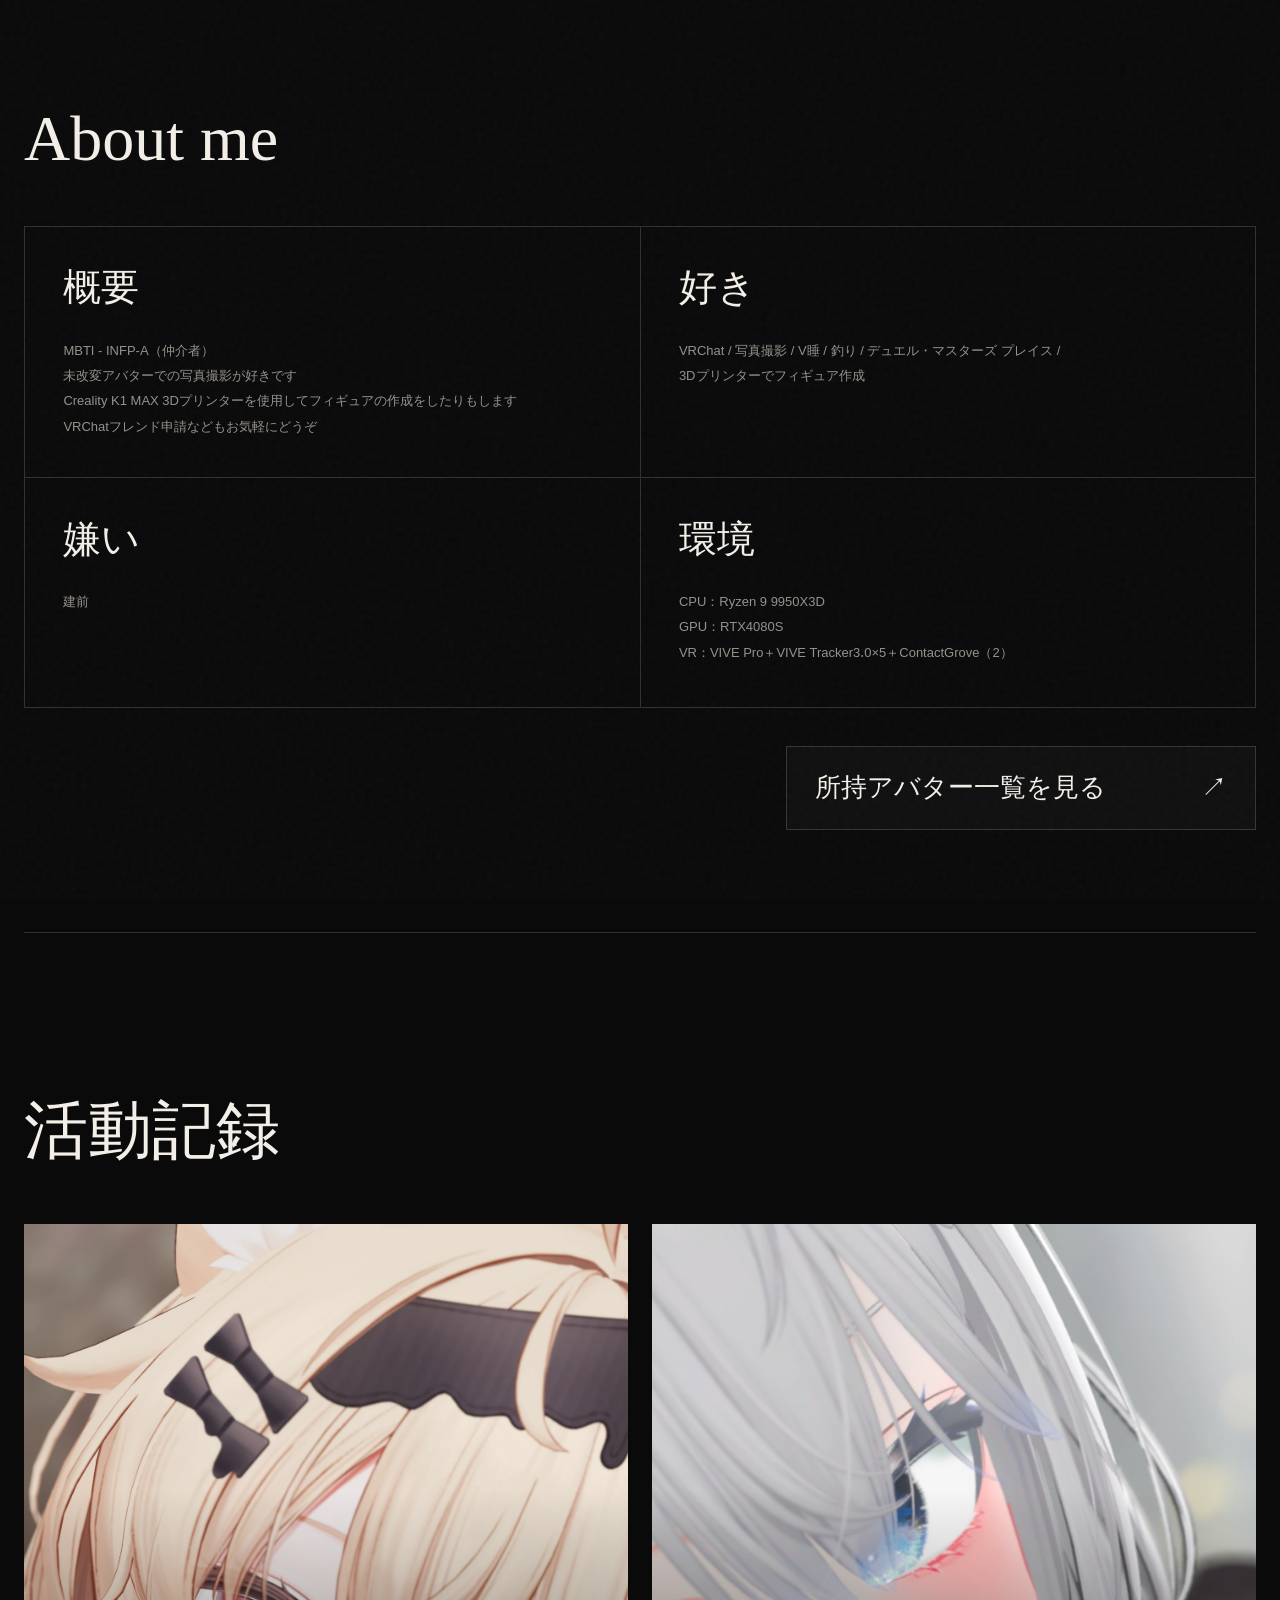
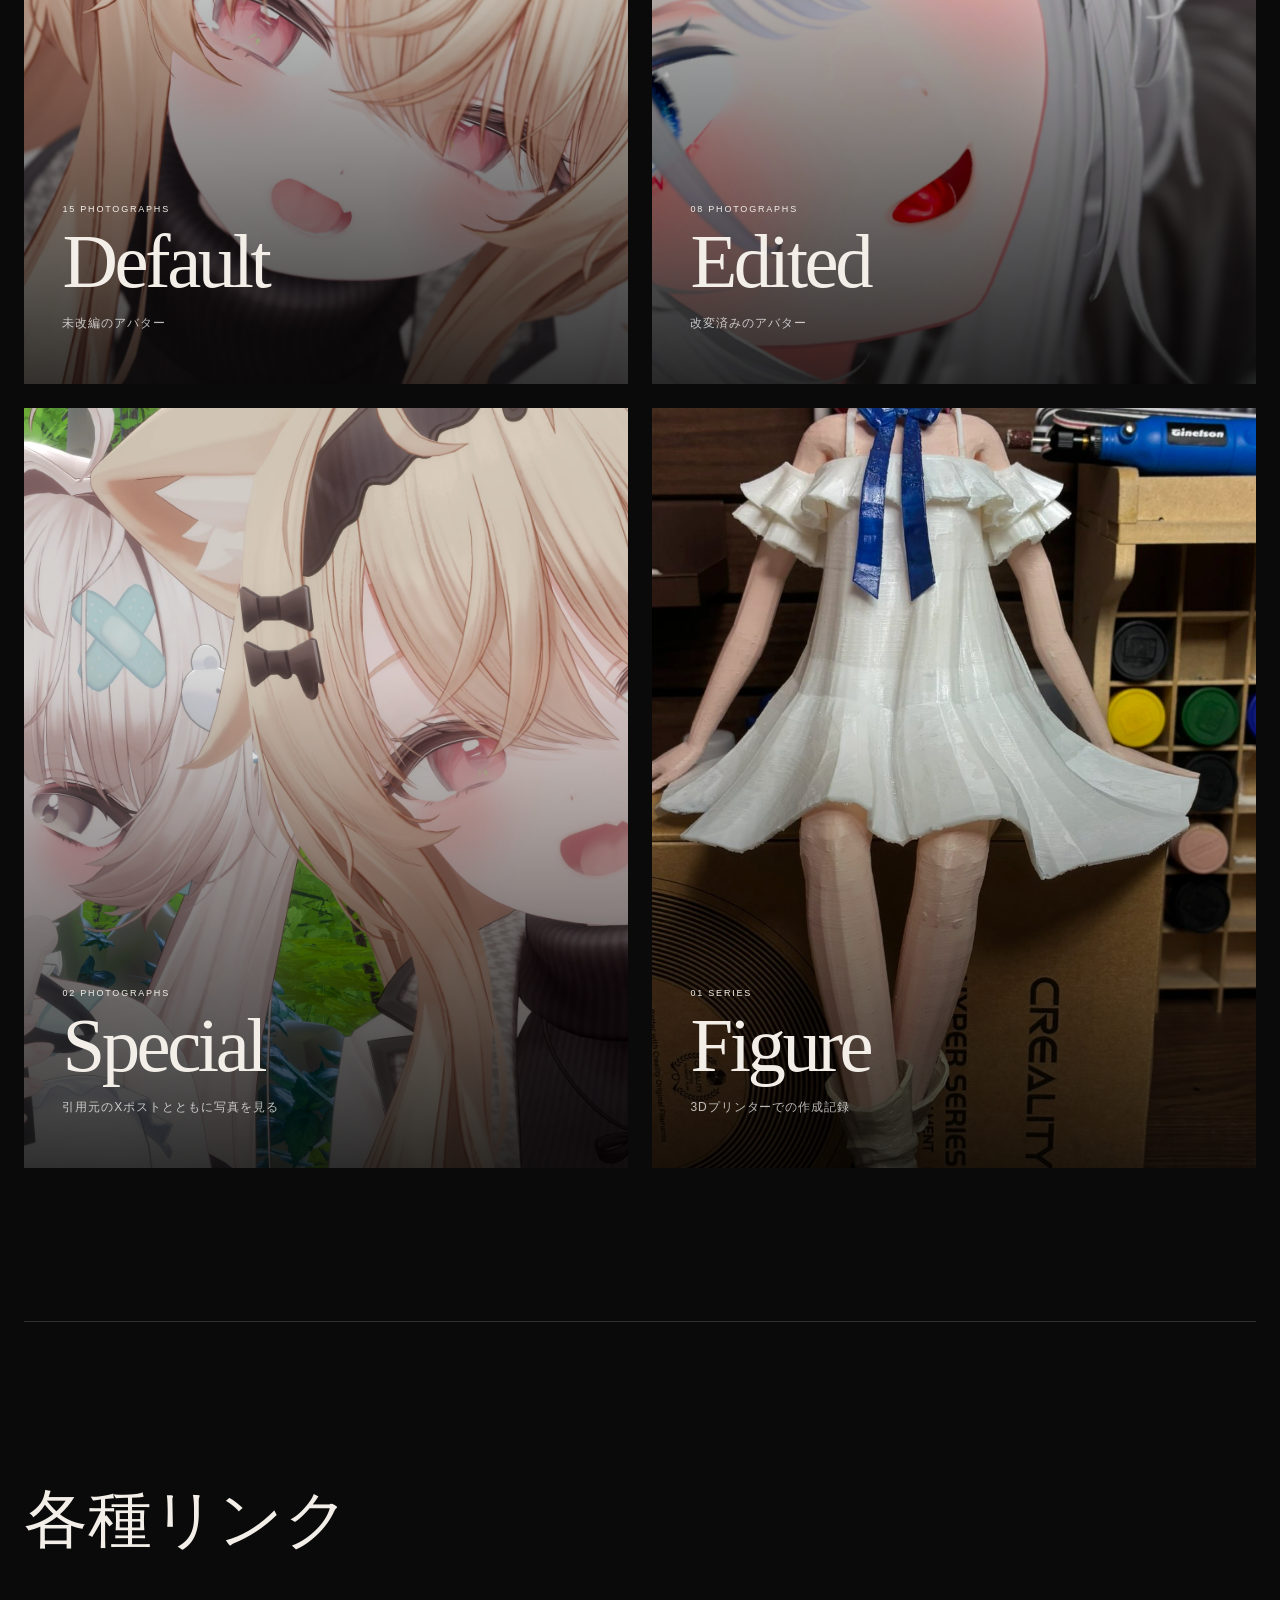
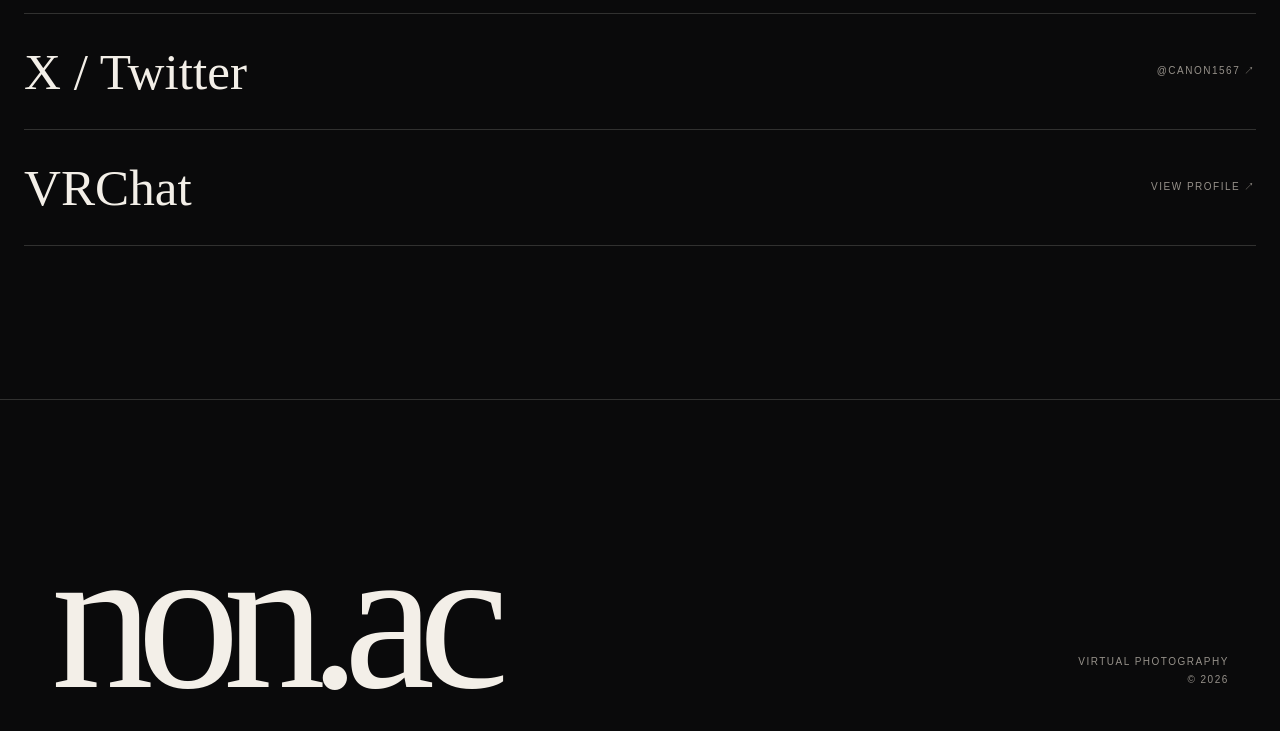
==== commit f42fcf50: "Place activity records before links" ====
--- a/index.html
+++ b/index.html
@@ -25,13 +25,6 @@
       </dl>
       <a class="avatar-directory-link" href="avatars.html"><strong>所持アバター一覧を見る <span aria-hidden="true">↗</span></strong></a>
     </section>
-    <section class="links-section" aria-labelledby="links-title">
-      <div class="section-head"><h2 id="links-title">各種リンク</h2></div>
-      <div class="social-links">
-        <a class="social-link" href="https://x.com/canon1567" target="_blank" rel="noopener noreferrer"><strong>X / Twitter</strong><span>@canon1567 ↗</span></a>
-        <a class="social-link" href="https://vrchat.com/home/user/usr_bb87f1e8-d7ac-4976-abbd-b6aa2a187fdf" target="_blank" rel="noopener noreferrer"><strong>VRChat</strong><span>View profile ↗</span></a>
-      </div>
-    </section>
     <section class="collections-section" aria-labelledby="collections-title">
       <div class="section-head"><h2 id="collections-title">活動記録</h2></div>
       <div class="collection-links">
@@ -41,6 +34,13 @@
         <a class="collection-card" href="figure.html" data-collection-preview="figure"><div class="collection-copy"><small>写真は準備中</small><h3>Figure</h3><p>3Dプリンターでの作成記録</p></div></a>
       </div>
     </section>
+    <section class="links-section" aria-labelledby="links-title">
+      <div class="section-head"><h2 id="links-title">各種リンク</h2></div>
+      <div class="social-links">
+        <a class="social-link" href="https://x.com/canon1567" target="_blank" rel="noopener noreferrer"><strong>X / Twitter</strong><span>@canon1567 ↗</span></a>
+        <a class="social-link" href="https://vrchat.com/home/user/usr_bb87f1e8-d7ac-4976-abbd-b6aa2a187fdf" target="_blank" rel="noopener noreferrer"><strong>VRChat</strong><span>View profile ↗</span></a>
+      </div>
+    </section>
   </main>
   <footer class="site-footer about-footer"><p class="footer-mark">non.ac</p><div class="footer-note">Virtual photography<br>© <span data-year></span></div></footer>
   <script src="app.js?v=20260924-profile"></script>
--- a/site-additions.css
+++ b/site-additions.css
@@ -31,13 +31,15 @@
 @media(max-width:850px){.special-entry-body{grid-template-columns:1fr}.figure-cover{height:min(90vw,620px)}}
 @media(max-width:760px){.special-gallery,.figure-gallery{width:calc(100% - 32px)}.special-entry,.figure-entry{padding-bottom:72px}.special-entry-head,.figure-entry-head{align-items:start;flex-direction:column}.figure-cover{height:70vw}.figure-viewer-body{grid-template-columns:38px minmax(0,1fr) 38px;gap:2px;padding:66px 8px 0}.figure-step{font-size:34px}}
 /* Navigation after removing the global menu. */
-.back-row{width:min(var(--max),calc(100% - 48px));margin:0 auto;padding-top:clamp(24px,3vw,48px)}
-.back-to-about{display:inline-flex;align-items:center;min-height:44px;padding:10px 18px;border:1px solid var(--line);color:var(--ink);font-size:11px;letter-spacing:.12em;text-decoration:none;transition:border-color .2s ease,background .2s ease}
+.back-row{position:sticky;top:0;z-index:30;width:min(var(--max),calc(100% - 48px));margin:0 auto;padding-top:clamp(24px,3vw,48px);pointer-events:none}
+.back-to-about{display:inline-flex;align-items:center;min-height:44px;padding:10px 18px;border:1px solid var(--line);background:rgba(10,10,11,.94);color:var(--ink);font-size:11px;letter-spacing:.12em;text-decoration:none;backdrop-filter:blur(10px);pointer-events:auto;transition:border-color .2s ease,background .2s ease}
 .back-to-about:hover{border-color:var(--accent);background:rgba(255,118,92,.06)}
 .back-to-about:focus-visible{outline:2px solid var(--accent);outline-offset:4px}
-.back-row+.intro{padding-top:clamp(48px,7vw,110px)}
+.back-row+.intro{grid-template-columns:1fr;padding-top:clamp(48px,7vw,110px)}
+.intro-subtitle{margin:clamp(24px,4vw,52px) 0 0;color:var(--muted);font-size:clamp(15px,1.4vw,20px);line-height:1.8}
 .avatar-main>.back-row{width:100%}
 .avatar-main>.back-row+.avatar-hero{padding-top:clamp(38px,6vw,90px)}
 .avatar-main .avatar-intro{grid-template-columns:1fr}
 .avatar-main .avatar-intro p{max-width:none;margin:0;color:var(--ink);font:400 clamp(32px,4vw,58px)/1.1 Georgia,serif}
+.avatar-main .avatar-hero h1{font-size:clamp(48px,8vw,120px);line-height:1.1;letter-spacing:-.045em}
 @media(max-width:760px){.back-row{width:calc(100% - 32px)}}
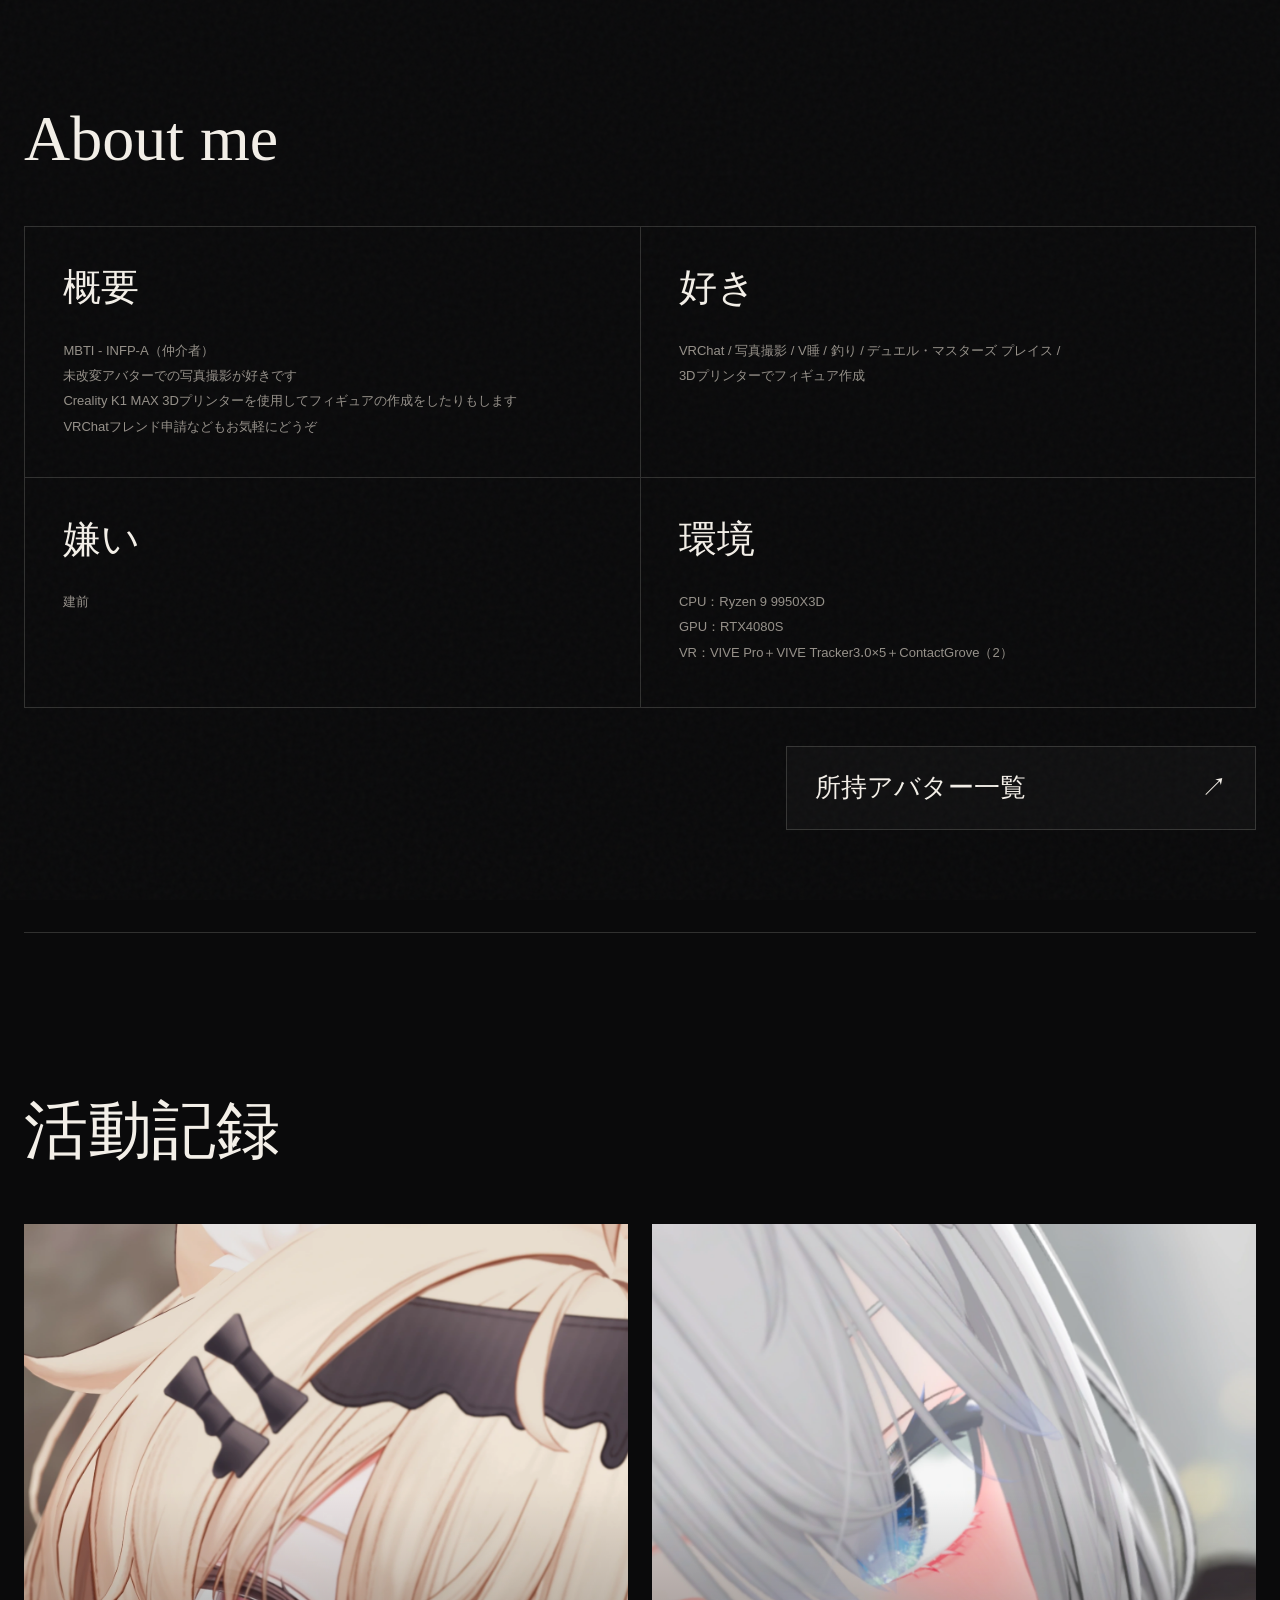
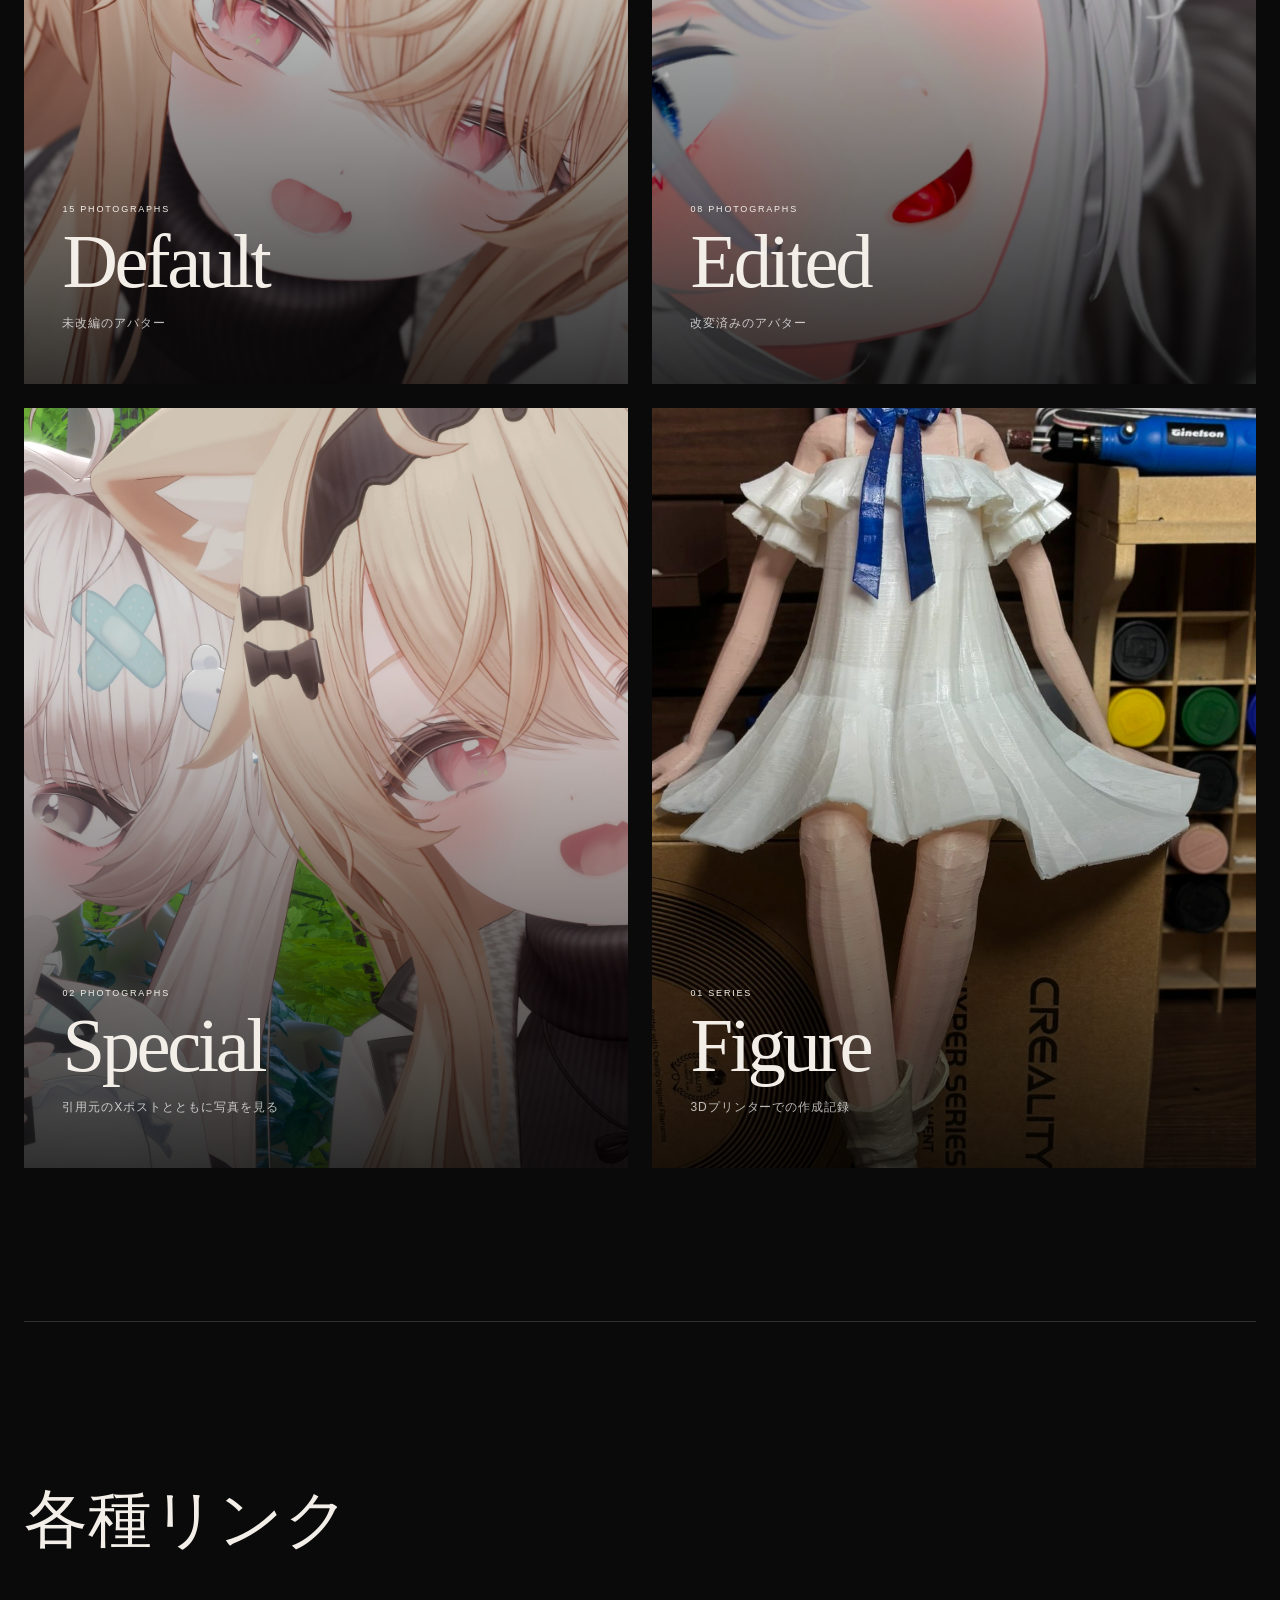
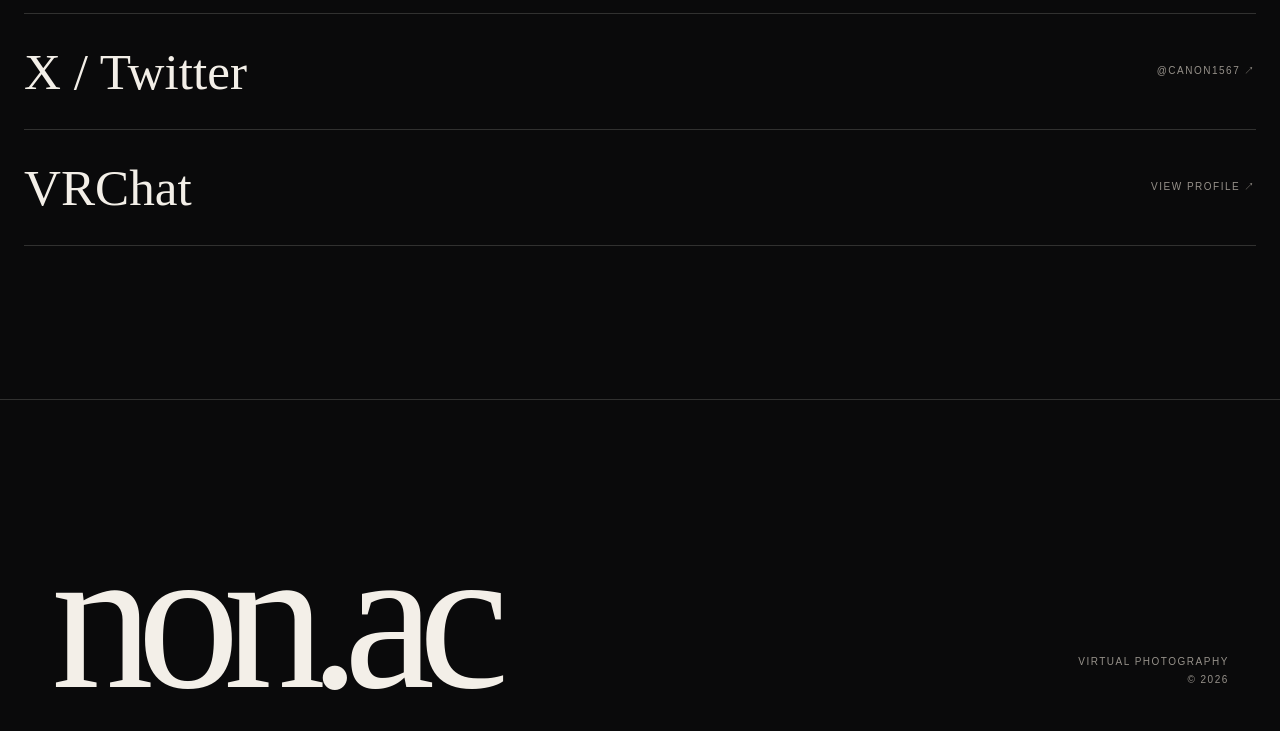
==== commit ba575842: "Shorten avatar directory link label" ====
--- a/index.html
+++ b/index.html
@@ -23,7 +23,7 @@
         <div><dt>嫌い</dt><dd>後ほど追加します。</dd></div>
         <div><dt>活動</dt><dd>VRChat / 写真撮影</dd></div>
       </dl>
-      <a class="avatar-directory-link" href="avatars.html"><strong>所持アバター一覧を見る <span aria-hidden="true">↗</span></strong></a>
+      <a class="avatar-directory-link" href="avatars.html"><strong>所持アバター一覧 <span aria-hidden="true">↗</span></strong></a>
     </section>
     <section class="collections-section" aria-labelledby="collections-title">
       <div class="section-head"><h2 id="collections-title">活動記録</h2></div>
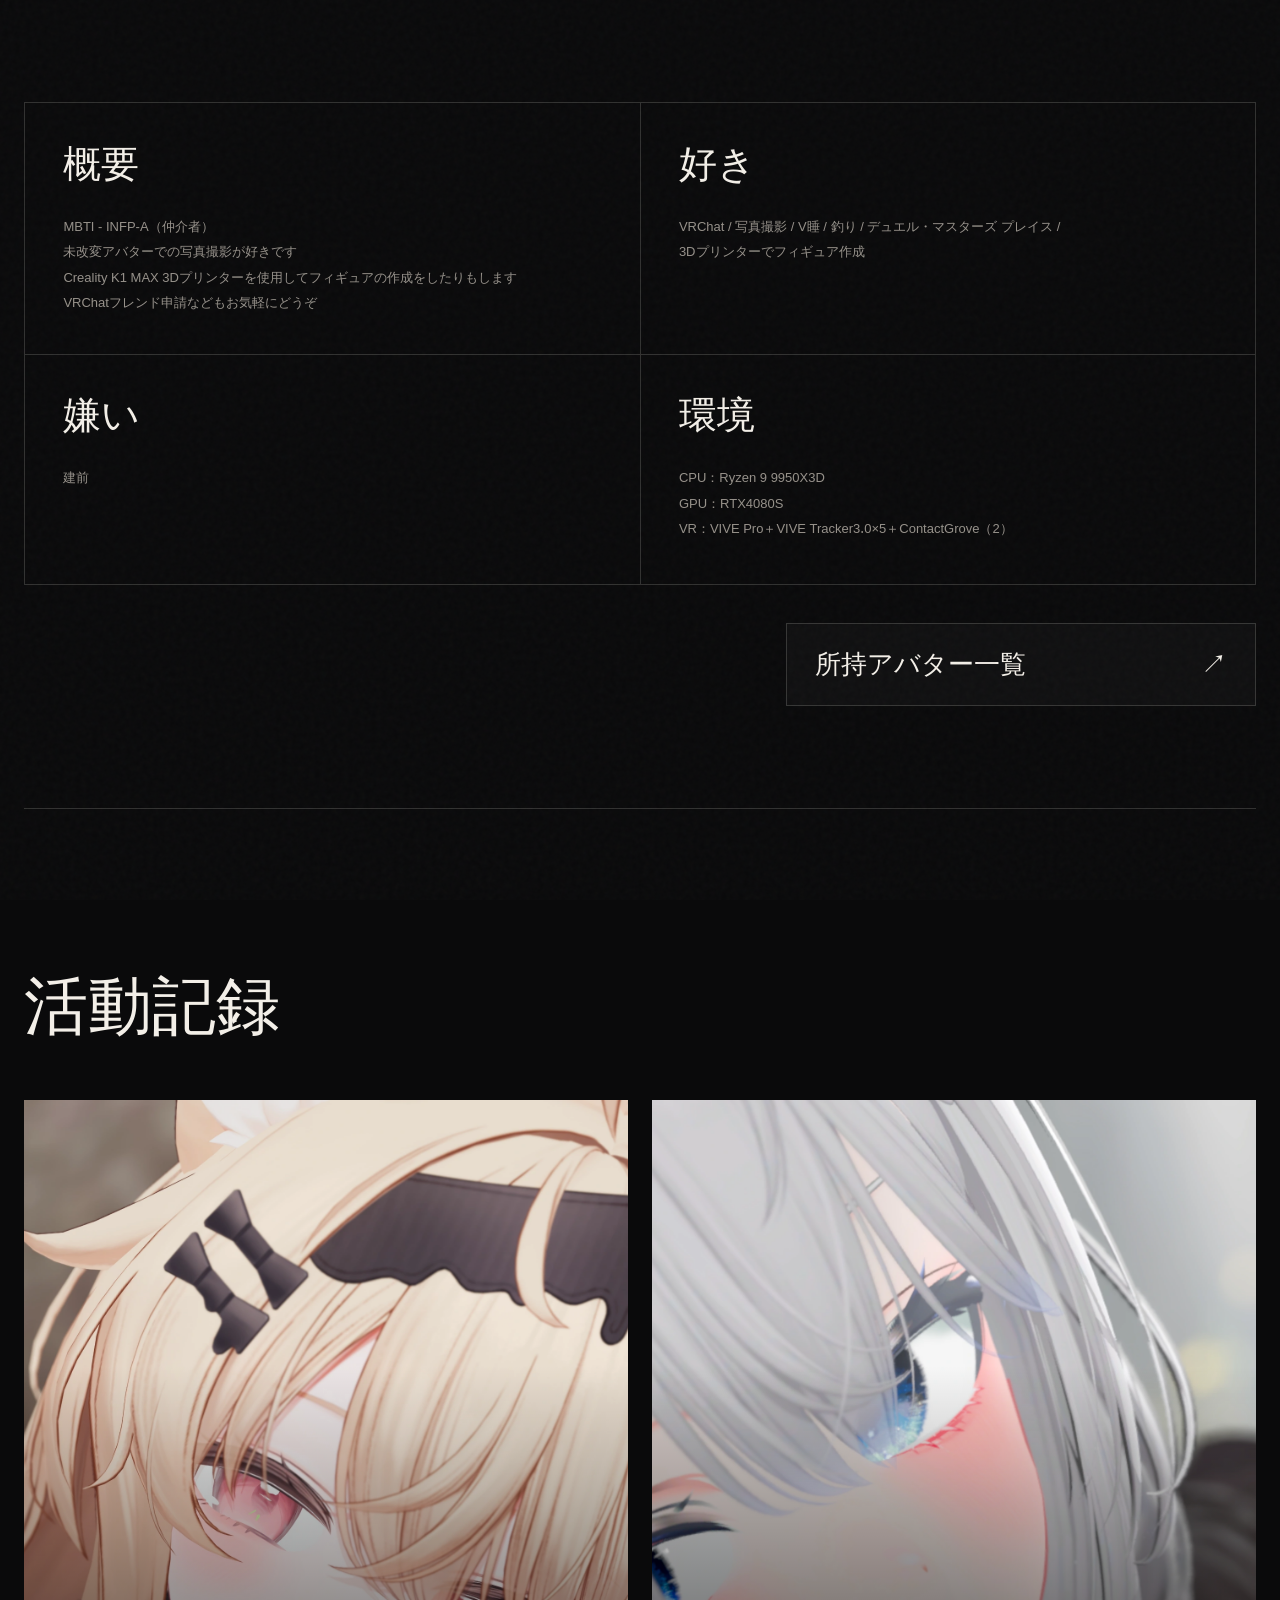
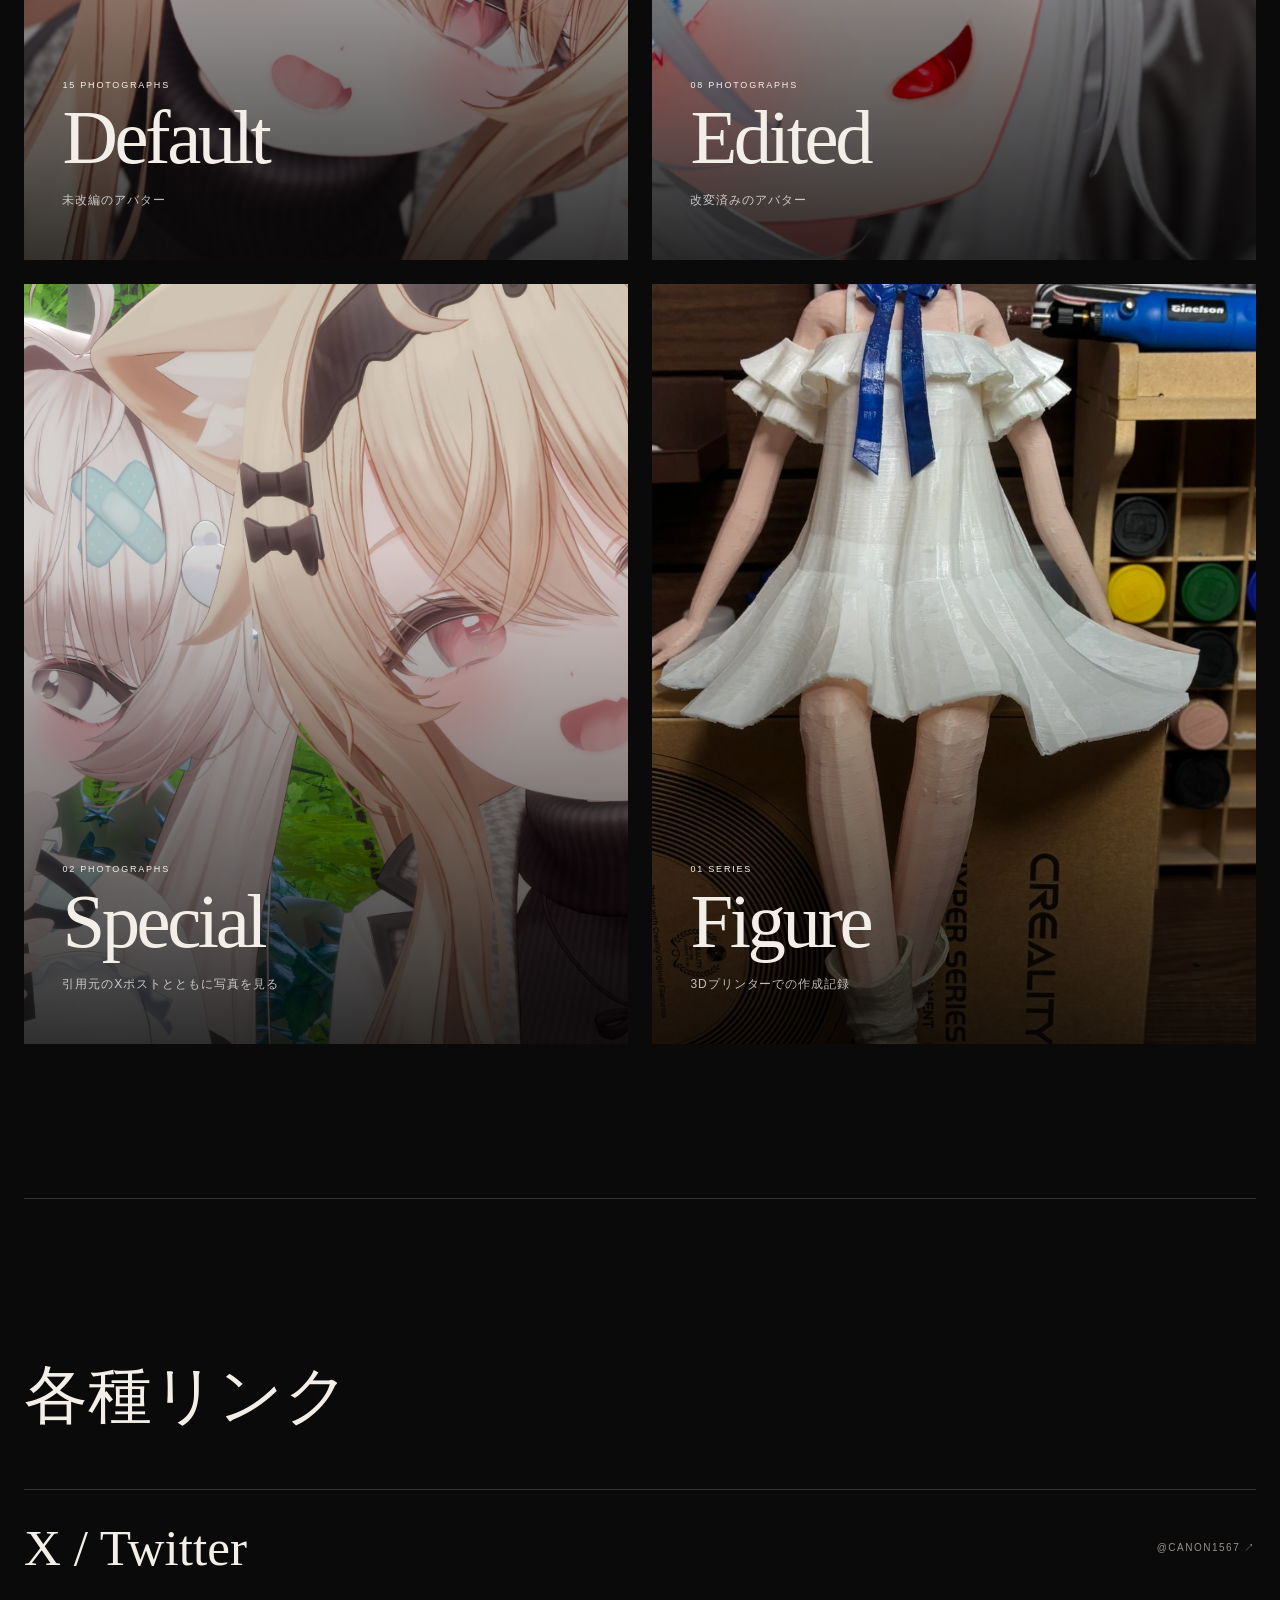
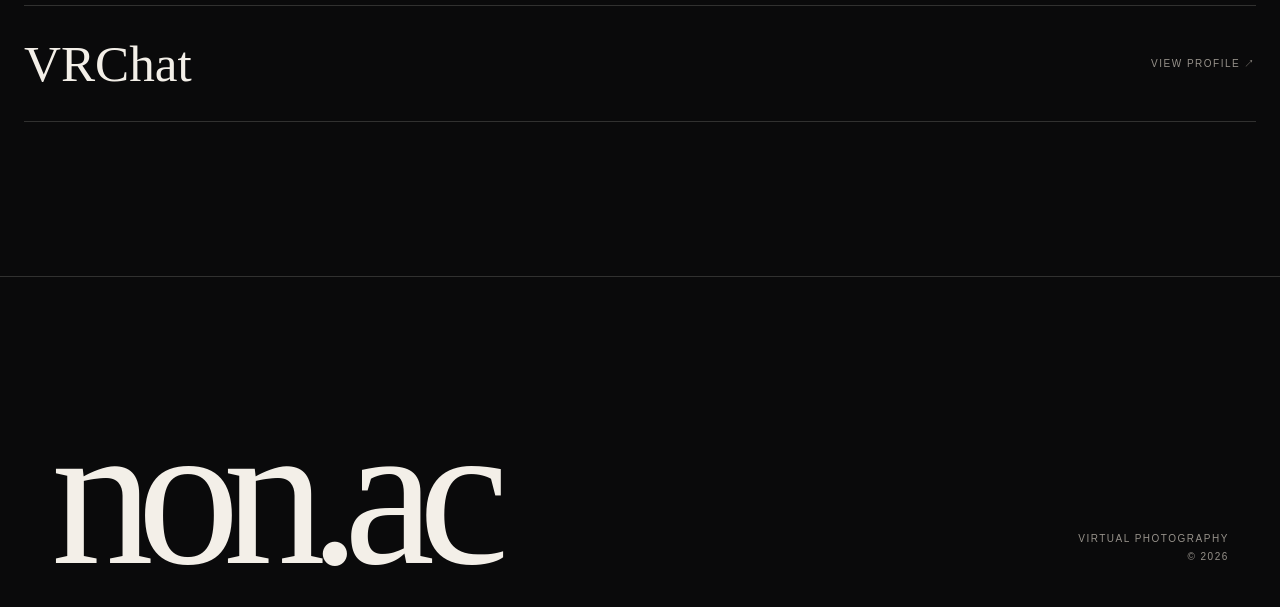
==== commit dbcd032e: "Remove About heading and shorten back buttons" ====
--- a/index.html
+++ b/index.html
@@ -14,8 +14,7 @@
 </head>
 <body>
   <main class="about-main">
-    <section class="profile-details-section" aria-labelledby="profile-details-title">
-      <div class="section-head"><h1 id="profile-details-title">About me</h1></div>
+    <section class="profile-details-section" aria-label="自己紹介">
       <p class="about-lead" data-profile-lead hidden></p>
       <dl class="profile-facts" data-profile-facts>
         <div><dt>概要</dt><dd>VRChatで撮影した写真と、アバターの記録をまとめています。詳しい自己紹介は後ほど追加します。</dd></div>
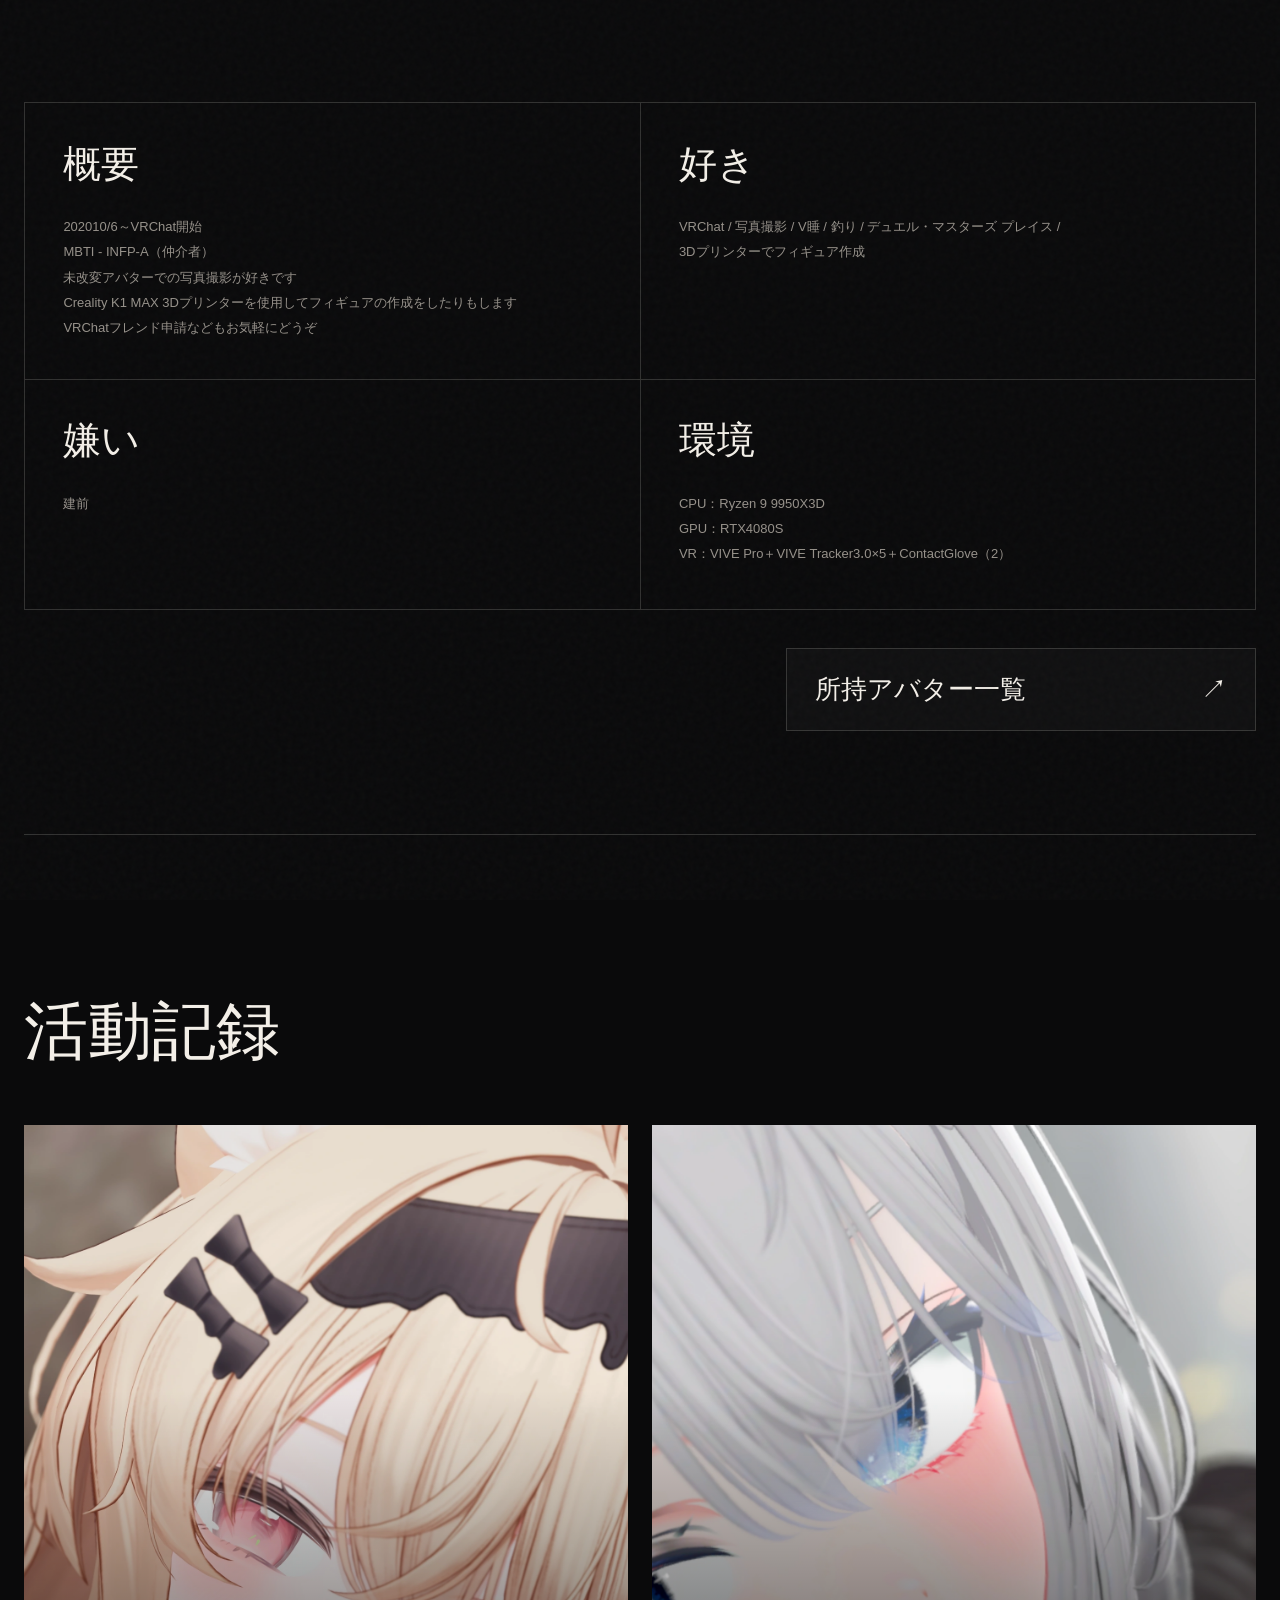
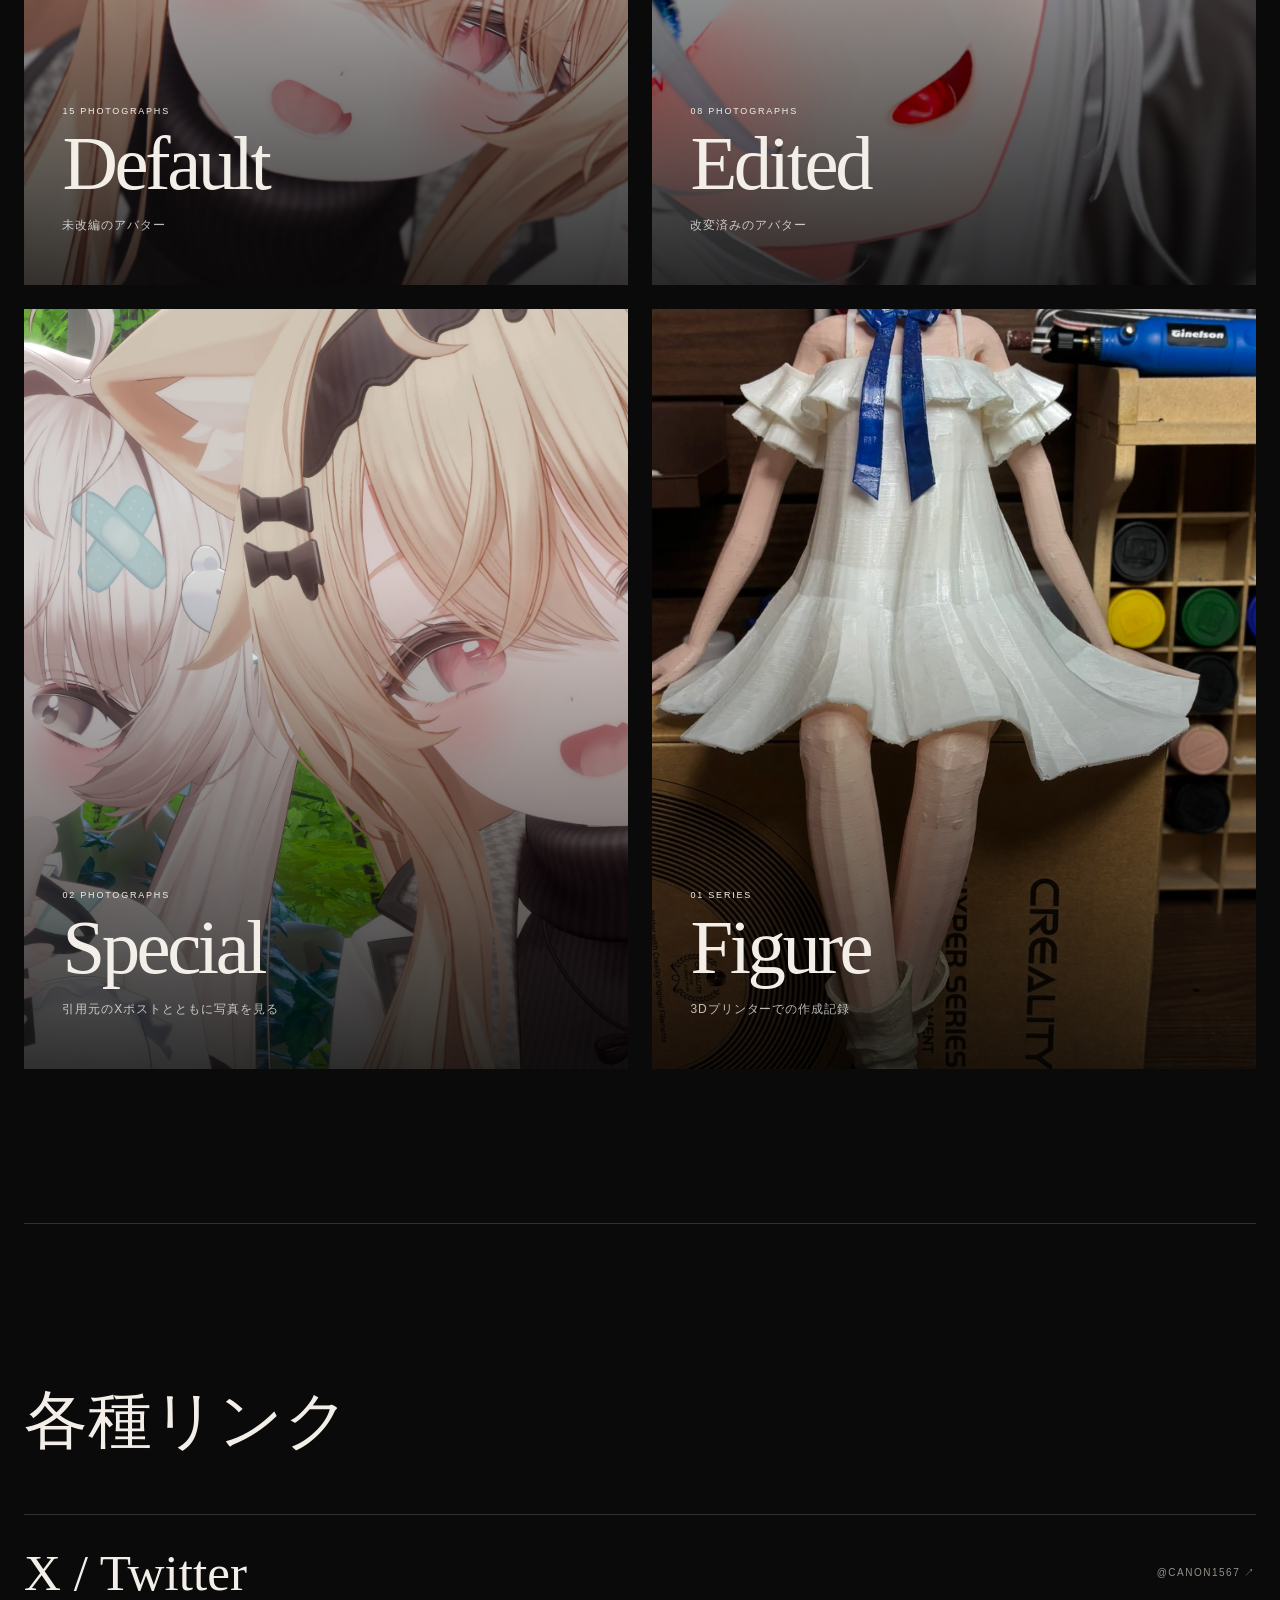
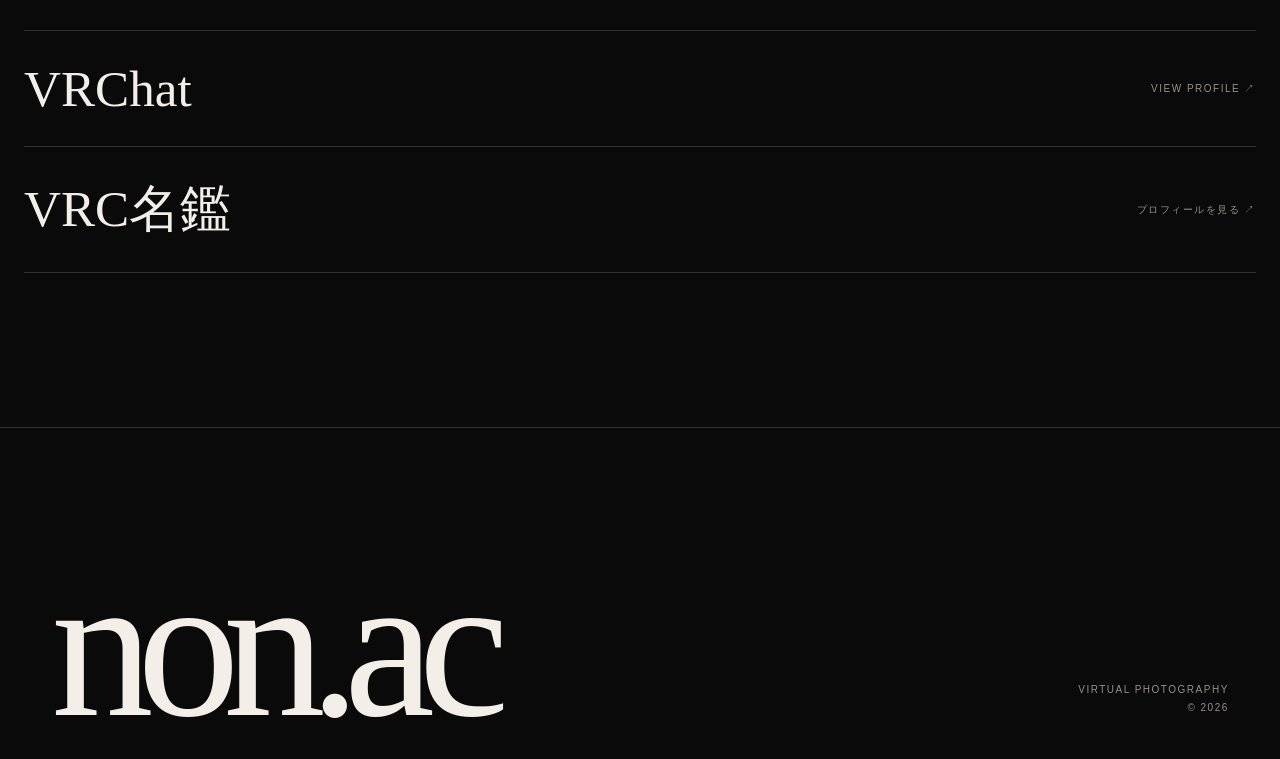
==== commit 2dc110e3: "Add VRC名鑑 profile link" ====
--- a/index.html
+++ b/index.html
@@ -38,6 +38,7 @@
       <div class="social-links">
         <a class="social-link" href="https://x.com/canon1567" target="_blank" rel="noopener noreferrer"><strong>X / Twitter</strong><span>@canon1567 ↗</span></a>
         <a class="social-link" href="https://vrchat.com/home/user/usr_bb87f1e8-d7ac-4976-abbd-b6aa2a187fdf" target="_blank" rel="noopener noreferrer"><strong>VRChat</strong><span>View profile ↗</span></a>
+        <a class="social-link" href="https://vrc-meikan.com/profile/f16a550b-e950-434e-ad89-55a20d9ac6d3" target="_blank" rel="noopener noreferrer"><strong>VRC名鑑</strong><span>プロフィールを見る ↗</span></a>
       </div>
     </section>
   </main>
